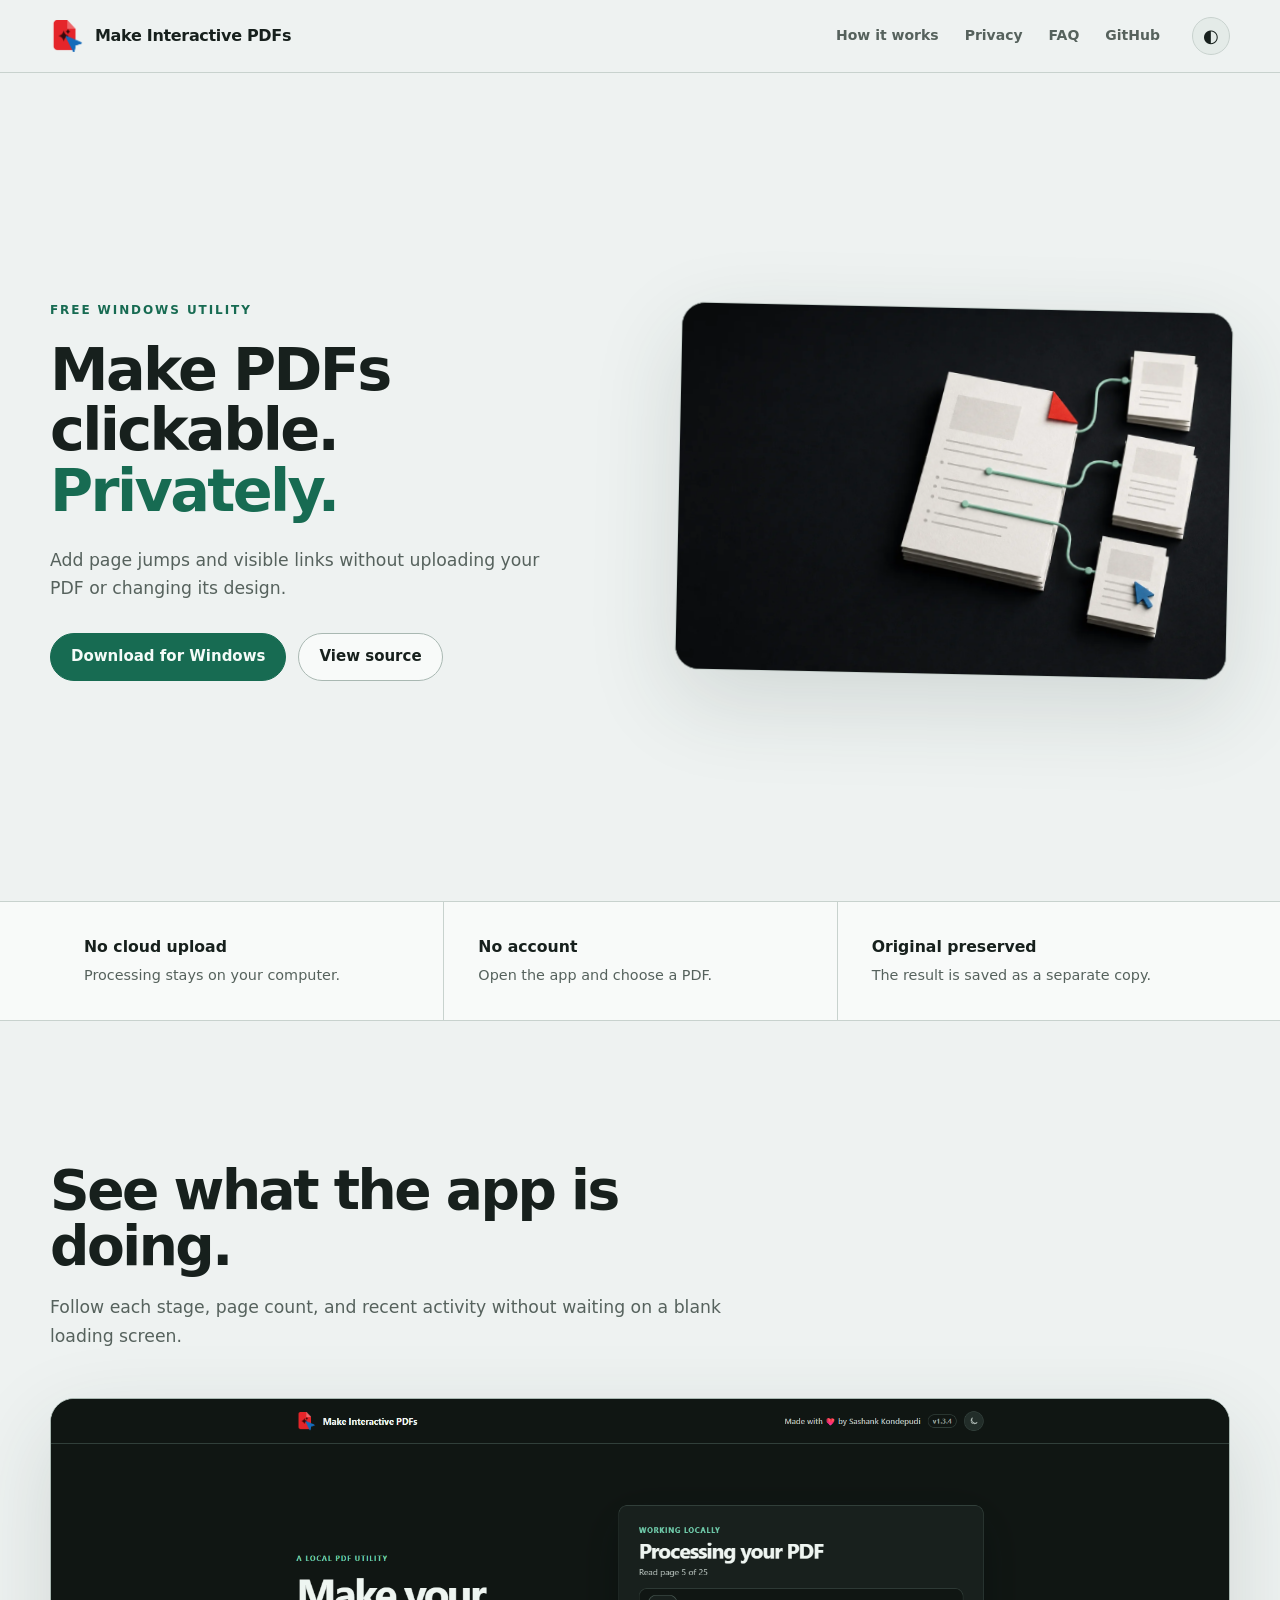
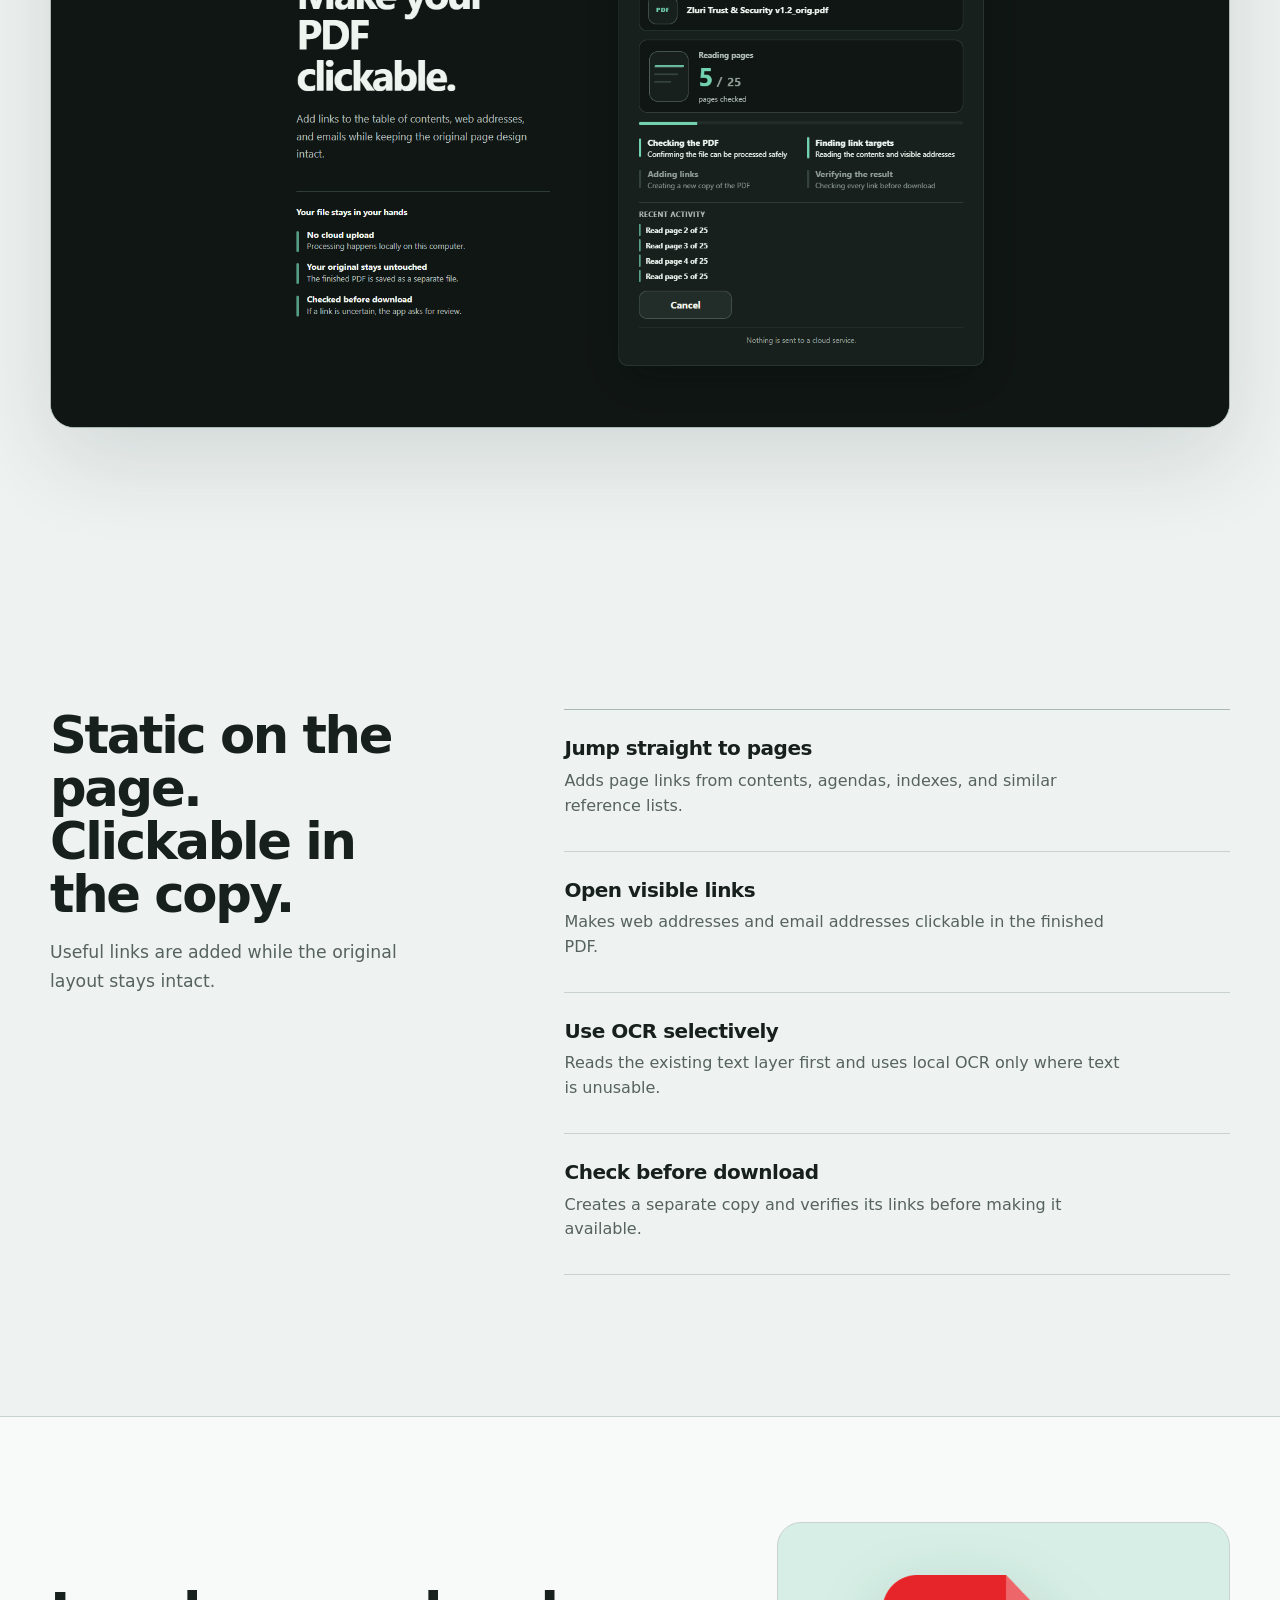
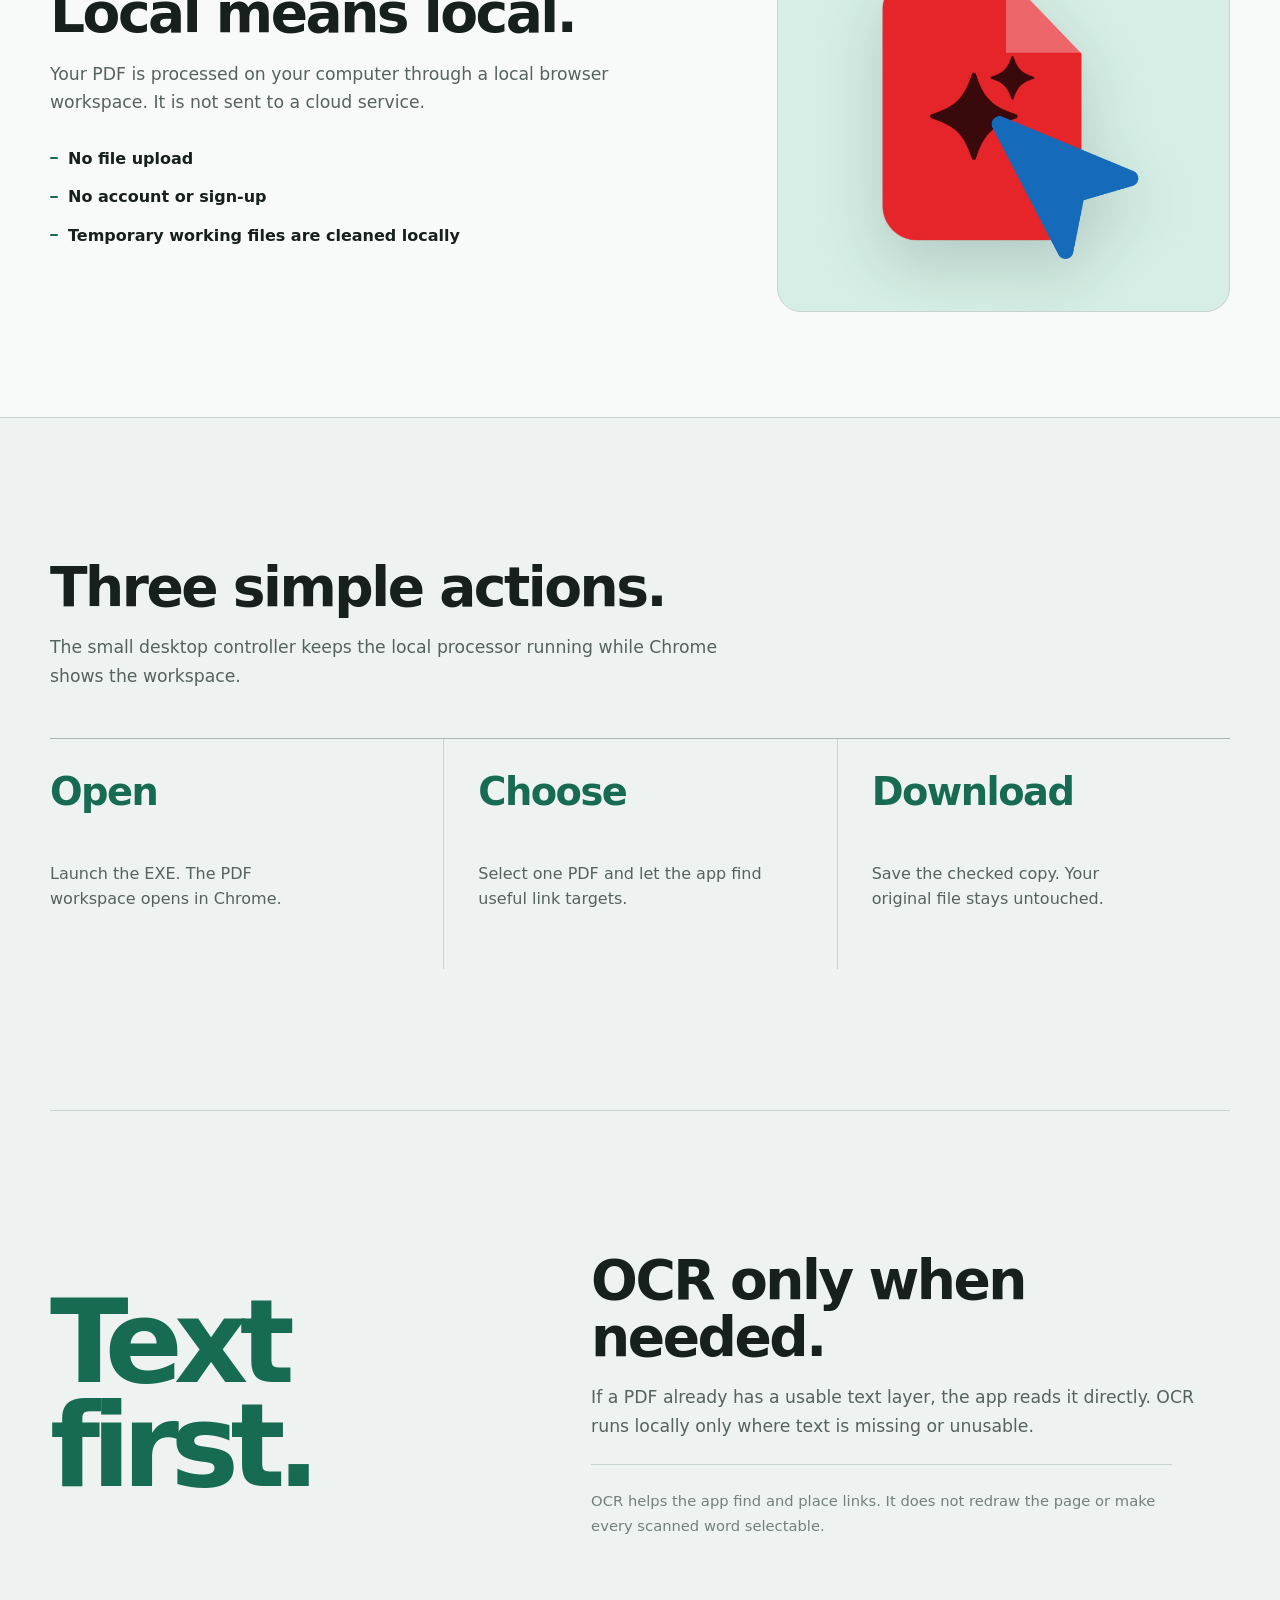
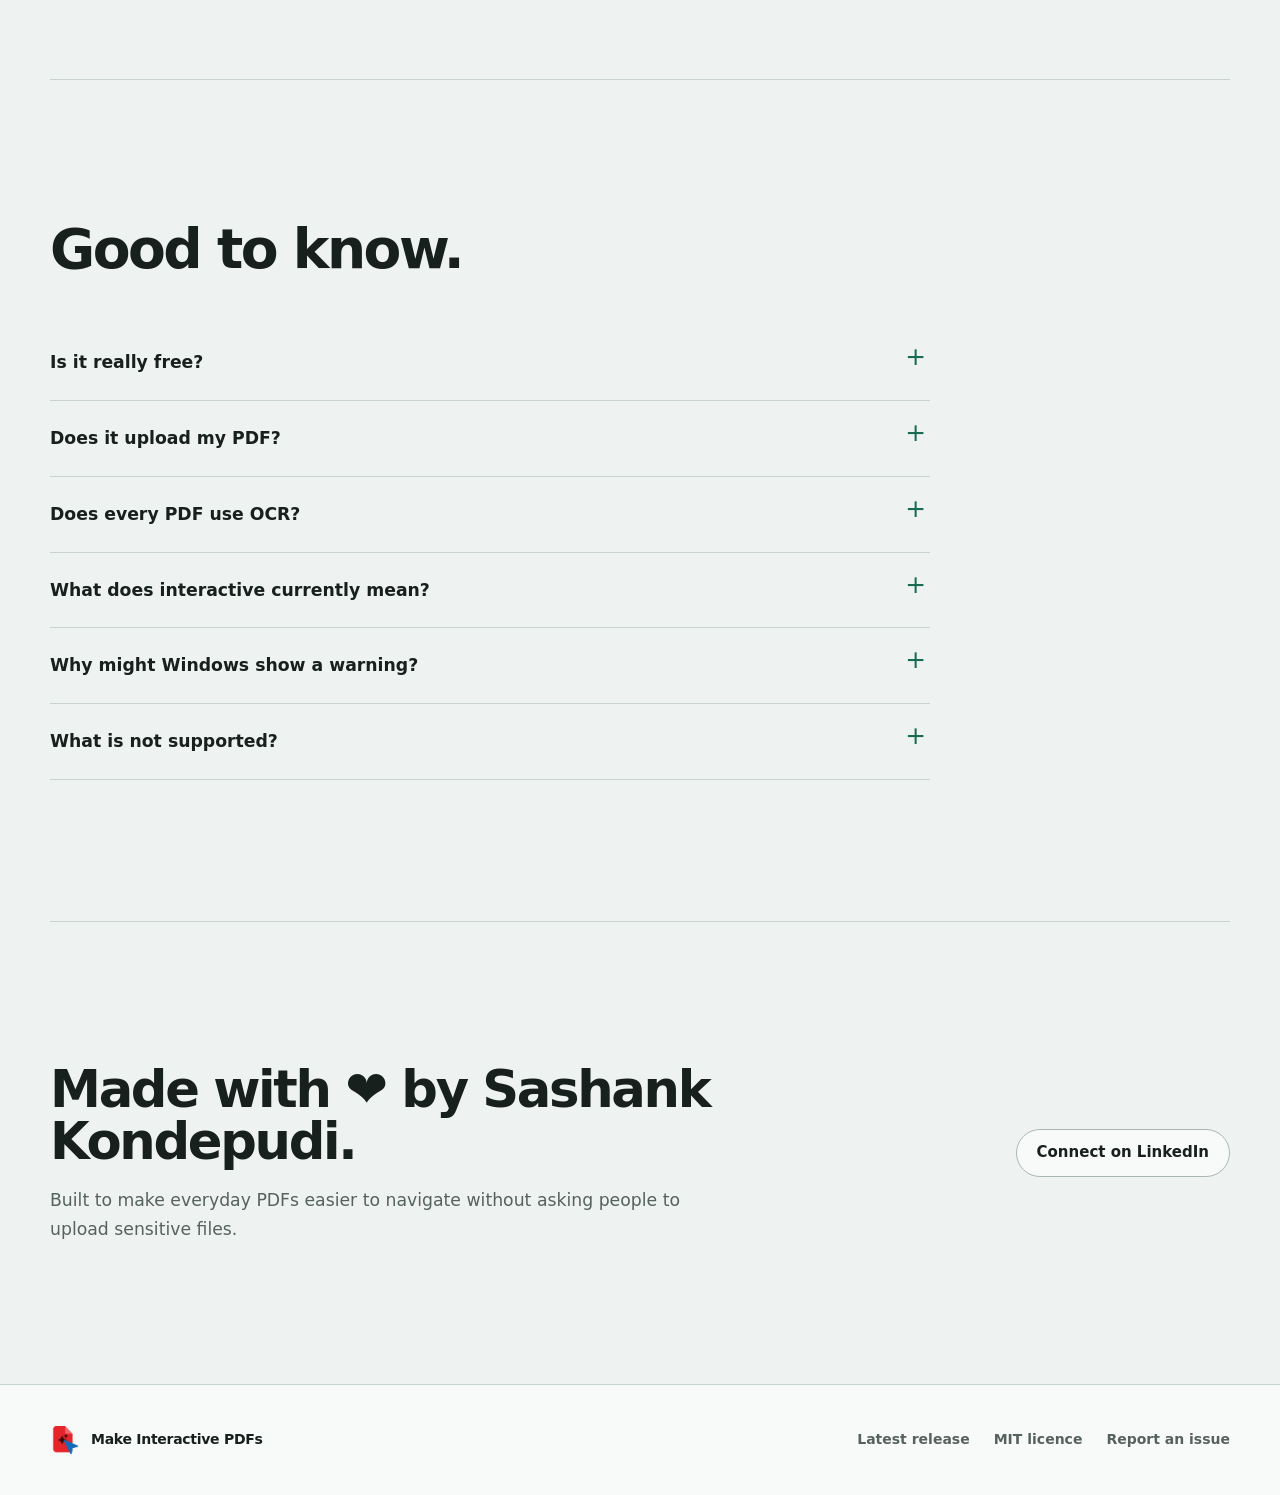
==== docs/index.html @ 2e0e27da "Add public landing page and launch documentation" ====
<!doctype html>
<html lang="en">
<head>
  <meta charset="utf-8">
  <meta name="viewport" content="width=device-width, initial-scale=1">
  <meta name="color-scheme" content="light dark">
  <meta name="theme-color" content="#101613">
  <meta name="description" content="Add page jumps, web links, and email links to PDFs without uploading your files. Free and open source for Windows.">
  <meta property="og:type" content="website">
  <meta property="og:title" content="Make Interactive PDFs">
  <meta property="og:description" content="Make your PDF clickable. Privately. Free and open source for Windows.">
  <meta property="og:url" content="https://sk-zluri.github.io/make-interactive-pdfs/">
  <meta property="og:image" content="https://sk-zluri.github.io/make-interactive-pdfs/assets/social-preview.png">
  <meta property="og:image:type" content="image/png">
  <meta property="og:image:width" content="1200">
  <meta property="og:image:height" content="630">
  <meta property="og:image:alt" content="Make Interactive PDFs, a free local Windows PDF utility">
  <meta name="twitter:card" content="summary_large_image">
  <meta name="twitter:title" content="Make Interactive PDFs">
  <meta name="twitter:description" content="Make your PDF clickable. Privately. Free and open source for Windows.">
  <meta name="twitter:image" content="https://sk-zluri.github.io/make-interactive-pdfs/assets/social-preview.png">
  <title>Make Interactive PDFs | Free local Windows PDF utility</title>
  <link rel="canonical" href="https://sk-zluri.github.io/make-interactive-pdfs/">
  <link rel="icon" type="image/png" href="./assets/app-icon.png">
  <link rel="apple-touch-icon" href="./assets/app-icon-square.png">
  <link rel="manifest" href="./manifest.webmanifest">
  <script>
    (() => {
      try {
        const saved = localStorage.getItem("mip-site-theme");
        if (saved === "light" || saved === "dark") {
          document.documentElement.dataset.theme = saved;
        }
      } catch (_error) {
        // System preference remains the safe default when storage is unavailable.
      }
    })();
  </script>
  <link rel="stylesheet" href="./styles.css">
  <script src="./script.js" defer></script>
  <script type="application/ld+json">
    {
      "@context": "https://schema.org",
      "@type": "SoftwareApplication",
      "name": "Make Interactive PDFs",
      "applicationCategory": "UtilitiesApplication",
      "operatingSystem": "Windows",
      "softwareVersion": "1.3.4",
      "isAccessibleForFree": true,
      "offers": {
        "@type": "Offer",
        "price": "0",
        "priceCurrency": "USD"
      },
      "downloadUrl": "https://github.com/sk-zluri/make-interactive-pdfs/releases/tag/v1.3.4",
      "codeRepository": "https://github.com/sk-zluri/make-interactive-pdfs",
      "license": "https://opensource.org/license/mit"
    }
  </script>
</head>
<body id="top">
  <a class="skip-link" href="#main">Skip to content</a>

  <header class="site-header">
    <div class="header-inner">
      <a class="brand" href="#top" aria-label="Make Interactive PDFs home">
        <img src="./assets/app-icon.png" alt="" width="34" height="34">
        <span>Make Interactive PDFs</span>
      </a>

      <nav class="site-nav" aria-label="Main navigation">
        <a href="#how-it-works">How it works</a>
        <a href="#privacy">Privacy</a>
        <a href="#faq">FAQ</a>
        <a href="https://github.com/sk-zluri/make-interactive-pdfs" target="_blank" rel="noopener noreferrer">GitHub</a>
      </nav>

      <button class="theme-toggle" type="button" aria-label="Switch color theme" title="Switch color theme">
        <span class="theme-symbol" aria-hidden="true">◐</span>
      </button>
    </div>
  </header>

  <main id="main">
    <section class="hero section-shell" aria-labelledby="hero-title">
      <div class="hero-copy">
        <p class="eyebrow">FREE WINDOWS UTILITY</p>
        <h1 id="hero-title">Make PDFs clickable. <span>Privately.</span></h1>
        <p class="hero-summary">Add page jumps and visible links without uploading your PDF or changing its design.</p>
        <div class="hero-actions">
          <a class="button button-primary" href="https://github.com/sk-zluri/make-interactive-pdfs/releases/download/v1.3.4/Make.Interactive.PDFs.v1.3.4.zip">Download for Windows</a>
          <a class="button button-secondary" href="https://github.com/sk-zluri/make-interactive-pdfs" target="_blank" rel="noopener noreferrer">View source</a>
        </div>
      </div>

      <figure class="hero-visual">
        <img src="./assets/linked-pages-visual.webp" alt="Paper pages connected by link paths" width="1536" height="1024" fetchpriority="high">
      </figure>
    </section>

    <section class="proof-strip" aria-label="Key product facts">
      <div class="section-shell proof-grid">
        <div>
          <strong>No cloud upload</strong>
          <span>Processing stays on your computer.</span>
        </div>
        <div>
          <strong>No account</strong>
          <span>Open the app and choose a PDF.</span>
        </div>
        <div>
          <strong>Original preserved</strong>
          <span>The result is saved as a separate copy.</span>
        </div>
      </div>
    </section>

    <section class="product-section section-shell reveal" aria-labelledby="product-title">
      <div class="section-heading">
        <h2 id="product-title">See what the app is doing.</h2>
        <p>Follow each stage, page count, and recent activity without waiting on a blank loading screen.</p>
      </div>
      <figure class="product-frame">
        <img src="./assets/workspace-processing.png" alt="Make Interactive PDFs showing local page-by-page processing progress" width="1920" height="1023" loading="lazy">
      </figure>
    </section>

    <section class="capabilities section-shell reveal" aria-labelledby="capabilities-title">
      <div class="capabilities-intro">
        <h2 id="capabilities-title">Static on the page. Clickable in the copy.</h2>
        <p>Useful links are added while the original layout stays intact.</p>
      </div>
      <div class="capability-list">
        <article>
          <h3>Jump straight to pages</h3>
          <p>Adds page links from contents, agendas, indexes, and similar reference lists.</p>
        </article>
        <article>
          <h3>Open visible links</h3>
          <p>Makes web addresses and email addresses clickable in the finished PDF.</p>
        </article>
        <article>
          <h3>Use OCR selectively</h3>
          <p>Reads the existing text layer first and uses local OCR only where text is unusable.</p>
        </article>
        <article>
          <h3>Check before download</h3>
          <p>Creates a separate copy and verifies its links before making it available.</p>
        </article>
      </div>
    </section>

    <section class="privacy-section" id="privacy" aria-labelledby="privacy-title">
      <div class="section-shell privacy-grid reveal">
        <div class="privacy-copy">
          <h2 id="privacy-title">Local means local.</h2>
          <p>Your PDF is processed on your computer through a local browser workspace. It is not sent to a cloud service.</p>
          <ul>
            <li>No file upload</li>
            <li>No account or sign-up</li>
            <li>Temporary working files are cleaned locally</li>
          </ul>
        </div>
        <div class="privacy-mark" aria-hidden="true">
          <img src="./assets/app-icon.png" alt="" width="420" height="420" loading="lazy">
        </div>
      </div>
    </section>

    <section class="workflow section-shell reveal" id="how-it-works" aria-labelledby="workflow-title">
      <div class="section-heading">
        <h2 id="workflow-title">Three simple actions.</h2>
        <p>The small desktop controller keeps the local processor running while Chrome shows the workspace.</p>
      </div>
      <ol class="workflow-list">
        <li>
          <strong>Open</strong>
          <p>Launch the EXE. The PDF workspace opens in Chrome.</p>
        </li>
        <li>
          <strong>Choose</strong>
          <p>Select one PDF and let the app find useful link targets.</p>
        </li>
        <li>
          <strong>Download</strong>
          <p>Save the checked copy. Your original file stays untouched.</p>
        </li>
      </ol>
    </section>

    <section class="ocr-section section-shell reveal" aria-labelledby="ocr-title">
      <div class="ocr-statement" aria-hidden="true">Text first.</div>
      <div class="ocr-copy">
        <h2 id="ocr-title">OCR only when needed.</h2>
        <p>If a PDF already has a usable text layer, the app reads it directly. OCR runs locally only where text is missing or unusable.</p>
        <p class="note">OCR helps the app find and place links. It does not redraw the page or make every scanned word selectable.</p>
      </div>
    </section>

    <section class="faq section-shell reveal" id="faq" aria-labelledby="faq-title">
      <div class="section-heading">
        <h2 id="faq-title">Good to know.</h2>
      </div>
      <div class="faq-list">
        <details>
          <summary>Is it really free?</summary>
          <p>Yes. The app is free to use, open source, and licensed under MIT.</p>
        </details>
        <details>
          <summary>Does it upload my PDF?</summary>
          <p>No. Processing happens on your computer through a local browser workspace.</p>
        </details>
        <details>
          <summary>Does every PDF use OCR?</summary>
          <p>No. OCR runs only when the existing text layer is missing or unusable.</p>
        </details>
        <details>
          <summary>What does interactive currently mean?</summary>
          <p>Page jumps from contents-style lists, plus clickable web and email addresses.</p>
        </details>
        <details>
          <summary>Why might Windows show a warning?</summary>
          <p>The app is not code-signed yet, so Windows may show SmartScreen. Only open a copy downloaded from this official GitHub repository.</p>
        </details>
        <details>
          <summary>What is not supported?</summary>
          <p>Forms, audio, video, password-protected PDFs, and digitally signed PDFs are not currently supported.</p>
        </details>
      </div>
    </section>

    <section class="creator-section section-shell reveal" aria-labelledby="creator-title">
      <div>
        <h2 id="creator-title">Made with <span aria-hidden="true">❤️</span> by Sashank Kondepudi.</h2>
        <p>Built to make everyday PDFs easier to navigate without asking people to upload sensitive files.</p>
      </div>
      <a class="button button-secondary" href="https://www.linkedin.com/in/techhfreakk" target="_blank" rel="noopener noreferrer">Connect on LinkedIn</a>
    </section>
  </main>

  <footer class="site-footer">
    <div class="section-shell footer-inner">
      <a class="brand footer-brand" href="#top">
        <img src="./assets/app-icon.png" alt="" width="30" height="30">
        <span>Make Interactive PDFs</span>
      </a>
      <div class="footer-links">
        <a href="https://github.com/sk-zluri/make-interactive-pdfs/releases/latest">Latest release</a>
        <a href="https://github.com/sk-zluri/make-interactive-pdfs/blob/main/LICENSE">MIT licence</a>
        <a href="https://github.com/sk-zluri/make-interactive-pdfs/issues">Report an issue</a>
      </div>
    </div>
  </footer>
</body>
</html>
---- docs/styles.css ----
:root {
  color-scheme: light dark;
  --page: #eef2f1;
  --surface: #f8faf9;
  --surface-soft: #e4ebe8;
  --surface-strong: #d8e2de;
  --text: #17201d;
  --muted: #56625d;
  --faint: #74807a;
  --border: #c8d2ce;
  --border-strong: #a9b8b2;
  --accent: #176b52;
  --accent-strong: #105640;
  --accent-soft: #d6eee5;
  --accent-text: #f4fbf8;
  --focus: #1f7c60;
  --shadow: 0 30px 90px rgba(32, 57, 48, 0.14);
  --shadow-soft: 0 18px 50px rgba(32, 57, 48, 0.09);
  --header: rgba(238, 242, 241, 0.88);
  --radius-panel: 24px;
  --radius-control: 999px;
  --ease: cubic-bezier(0.16, 1, 0.3, 1);
  font-family: Aptos, "Segoe UI Variable", "Segoe UI", system-ui, sans-serif;
  font-synthesis: none;
}

:root[data-theme="light"] {
  color-scheme: light;
}

@media (prefers-color-scheme: dark) {
  :root:not([data-theme]) {
    --page: #0f1613;
    --surface: #17201c;
    --surface-soft: #202b27;
    --surface-strong: #293731;
    --text: #eef5f1;
    --muted: #b4c0ba;
    --faint: #8c9a94;
    --border: #33423c;
    --border-strong: #50615b;
    --accent: #72d1af;
    --accent-strong: #94dfc4;
    --accent-soft: #1c3a30;
    --accent-text: #102019;
    --focus: #89dcc0;
    --shadow: 0 34px 100px rgba(4, 10, 8, 0.38);
    --shadow-soft: 0 20px 60px rgba(4, 10, 8, 0.28);
    --header: rgba(15, 22, 19, 0.88);
  }
}

:root[data-theme="dark"] {
  color-scheme: dark;
  --page: #0f1613;
  --surface: #17201c;
  --surface-soft: #202b27;
  --surface-strong: #293731;
  --text: #eef5f1;
  --muted: #b4c0ba;
  --faint: #8c9a94;
  --border: #33423c;
  --border-strong: #50615b;
  --accent: #72d1af;
  --accent-strong: #94dfc4;
  --accent-soft: #1c3a30;
  --accent-text: #102019;
  --focus: #89dcc0;
  --shadow: 0 34px 100px rgba(4, 10, 8, 0.38);
  --shadow-soft: 0 20px 60px rgba(4, 10, 8, 0.28);
  --header: rgba(15, 22, 19, 0.88);
}

* {
  box-sizing: border-box;
}

html {
  min-width: 320px;
  scroll-behavior: smooth;
}

body {
  min-width: 320px;
  min-height: 100dvh;
  margin: 0;
  overflow-x: hidden;
  background: var(--page);
  color: var(--text);
  font-size: 16px;
  line-height: 1.55;
  text-rendering: optimizeLegibility;
  -webkit-font-smoothing: antialiased;
  transition: background-color 240ms var(--ease), color 240ms var(--ease);
}

img {
  display: block;
  max-width: 100%;
}

a {
  color: inherit;
}

button,
a {
  -webkit-tap-highlight-color: transparent;
}

:focus-visible {
  outline: 3px solid var(--focus);
  outline-offset: 4px;
}

.skip-link {
  position: fixed;
  top: 12px;
  left: 12px;
  z-index: 20;
  padding: 10px 14px;
  border-radius: var(--radius-control);
  background: var(--text);
  color: var(--page);
  text-decoration: none;
  transform: translateY(-160%);
  transition: transform 180ms var(--ease);
}

.skip-link:focus {
  transform: translateY(0);
}

.section-shell {
  width: min(1180px, calc(100% - 48px));
  margin-inline: auto;
}

.site-header {
  position: sticky;
  top: 0;
  z-index: 10;
  border-bottom: 1px solid var(--border);
  background: var(--header);
  backdrop-filter: blur(18px) saturate(140%);
  -webkit-backdrop-filter: blur(18px) saturate(140%);
}

.header-inner {
  width: min(1180px, calc(100% - 48px));
  min-height: 72px;
  margin-inline: auto;
  display: flex;
  align-items: center;
  gap: 32px;
}

.brand {
  display: inline-flex;
  align-items: center;
  gap: 11px;
  color: var(--text);
  font-weight: 760;
  letter-spacing: -0.02em;
  text-decoration: none;
  white-space: nowrap;
}

.brand img {
  flex: 0 0 auto;
  object-fit: contain;
}

.site-nav {
  margin-left: auto;
  display: flex;
  align-items: center;
  gap: 26px;
  white-space: nowrap;
}

.site-nav a,
.footer-links a {
  color: var(--muted);
  font-size: 14px;
  font-weight: 650;
  text-decoration: none;
  transition: color 180ms var(--ease);
}

.site-nav a:hover,
.footer-links a:hover {
  color: var(--text);
}

.theme-toggle {
  width: 38px;
  height: 38px;
  margin: 0;
  display: grid;
  place-items: center;
  flex: 0 0 auto;
  border: 1px solid var(--border);
  border-radius: var(--radius-control);
  background: var(--surface-soft);
  color: var(--text);
  cursor: pointer;
  transition: transform 180ms var(--ease), border-color 180ms var(--ease), background-color 180ms var(--ease);
}

.theme-toggle:hover {
  border-color: var(--border-strong);
  background: var(--surface-strong);
  transform: translateY(-1px);
}

.theme-toggle:active {
  transform: scale(0.98);
}

.theme-symbol {
  font-size: 18px;
  line-height: 1;
}

.hero {
  min-height: calc(100dvh - 72px);
  padding-block: 56px 48px;
  display: grid;
  grid-template-columns: 1fr 1fr;
  align-items: center;
  gap: clamp(40px, 6vw, 84px);
}

.hero-copy {
  max-width: 530px;
}

.eyebrow {
  margin: 0 0 20px;
  color: var(--accent);
  font-size: 12px;
  font-weight: 800;
  letter-spacing: 0.16em;
}

h1,
h2,
h3,
p {
  overflow-wrap: break-word;
}

h1,
h2,
h3 {
  margin-top: 0;
  color: var(--text);
  line-height: 1.03;
  letter-spacing: -0.045em;
}

h1 {
  max-width: 580px;
  margin-bottom: 24px;
  font-size: clamp(3.35rem, 4.6vw, 4rem);
  font-weight: 780;
}

h1 span {
  display: block;
  color: var(--accent);
}

h2 {
  margin-bottom: 18px;
  font-size: clamp(2.35rem, 4.3vw, 3.85rem);
  font-weight: 760;
}

h3 {
  margin-bottom: 10px;
  font-size: 1.25rem;
  font-weight: 740;
  letter-spacing: -0.025em;
}

.hero-summary,
.section-heading p,
.capabilities-intro p,
.privacy-copy > p,
.ocr-copy > p,
.creator-section p {
  max-width: 62ch;
  margin: 0;
  color: var(--muted);
  font-size: 1.08rem;
  line-height: 1.65;
}

.hero-summary {
  max-width: 48ch;
}

.hero-actions {
  margin-top: 30px;
  display: flex;
  align-items: center;
  gap: 12px;
  flex-wrap: wrap;
}

.button {
  min-height: 48px;
  padding: 0 20px;
  display: inline-flex;
  align-items: center;
  justify-content: center;
  border: 1px solid transparent;
  border-radius: var(--radius-control);
  font-size: 15px;
  font-weight: 760;
  line-height: 1;
  text-align: center;
  text-decoration: none;
  white-space: nowrap;
  transition: transform 180ms var(--ease), border-color 180ms var(--ease), background-color 180ms var(--ease), color 180ms var(--ease);
}

.button:hover {
  transform: translateY(-2px);
}

.button:active {
  transform: scale(0.98);
}

.button-primary {
  border-color: var(--accent);
  background: var(--accent);
  color: var(--accent-text);
}

.button-primary:hover {
  border-color: var(--accent-strong);
  background: var(--accent-strong);
}

.button-secondary {
  border-color: var(--border-strong);
  background: var(--surface);
  color: var(--text);
}

.button-secondary:hover {
  border-color: var(--accent);
  background: var(--surface-soft);
}

.hero-visual {
  margin: 0;
  overflow: hidden;
  border: 1px solid var(--border);
  border-radius: var(--radius-panel);
  background: #101613;
  box-shadow: var(--shadow);
  transform: rotate(1.2deg);
}

.hero-visual img {
  width: 100%;
  height: auto;
  aspect-ratio: 3 / 2;
  object-fit: cover;
}

.proof-strip {
  border-block: 1px solid var(--border);
  background: var(--surface);
}

.proof-grid {
  display: grid;
  grid-template-columns: repeat(3, 1fr);
}

.proof-grid > div {
  min-height: 118px;
  padding: 26px 34px;
  display: flex;
  flex-direction: column;
  justify-content: center;
  gap: 5px;
}

.proof-grid > div + div {
  border-left: 1px solid var(--border);
}

.proof-grid strong {
  color: var(--text);
  font-size: 0.98rem;
}

.proof-grid span {
  color: var(--muted);
  font-size: 0.9rem;
}

.product-section,
.capabilities,
.workflow,
.ocr-section,
.faq,
.creator-section {
  padding-block: clamp(88px, 11vw, 148px);
}

.section-heading {
  max-width: 700px;
  margin-bottom: 48px;
}

.product-frame {
  margin: 0;
  overflow: hidden;
  border: 1px solid var(--border-strong);
  border-radius: var(--radius-panel);
  background: #0f1613;
  box-shadow: var(--shadow);
}

.product-frame img {
  width: 100%;
  height: auto;
}

.capabilities {
  display: grid;
  grid-template-columns: minmax(260px, 0.75fr) minmax(0, 1.25fr);
  gap: clamp(56px, 9vw, 132px);
  align-items: start;
}

.capabilities-intro {
  position: sticky;
  top: 112px;
}

.capabilities-intro h2 {
  font-size: clamp(2.35rem, 4vw, 3.45rem);
}

.capability-list {
  border-top: 1px solid var(--border-strong);
}

.capability-list article {
  padding-block: 28px 32px;
  border-bottom: 1px solid var(--border);
}

.capability-list p {
  max-width: 56ch;
  margin: 0;
  color: var(--muted);
}

.privacy-section {
  background: var(--surface);
  border-block: 1px solid var(--border);
}

.privacy-grid {
  min-height: 600px;
  padding-block: 86px;
  display: grid;
  grid-template-columns: minmax(0, 1.15fr) minmax(260px, 0.85fr);
  align-items: center;
  gap: clamp(48px, 9vw, 128px);
}

.privacy-copy ul {
  margin: 30px 0 0;
  padding: 0;
  display: grid;
  gap: 14px;
  list-style: none;
}

.privacy-copy li {
  padding-left: 18px;
  position: relative;
  color: var(--text);
  font-weight: 680;
}

.privacy-copy li::before {
  content: "";
  position: absolute;
  top: 0.64em;
  left: 0;
  width: 8px;
  height: 2px;
  border-radius: var(--radius-control);
  background: var(--accent);
}

.privacy-mark {
  min-height: 390px;
  display: grid;
  place-items: center;
  overflow: hidden;
  border: 1px solid var(--border);
  border-radius: var(--radius-panel);
  background: var(--accent-soft);
}

.privacy-mark img {
  width: min(74%, 310px);
  height: auto;
  filter: drop-shadow(0 24px 32px rgba(19, 47, 38, 0.18));
}

.workflow-list {
  margin: 0;
  padding: 0;
  display: grid;
  grid-template-columns: repeat(3, 1fr);
  gap: 0;
  list-style: none;
  border-top: 1px solid var(--border-strong);
}

.workflow-list li {
  min-height: 230px;
  padding: 34px 34px 30px 0;
}

.workflow-list li + li {
  padding-left: 34px;
  border-left: 1px solid var(--border);
}

.workflow-list strong {
  display: block;
  margin-bottom: 50px;
  color: var(--accent);
  font-size: clamp(1.8rem, 3vw, 2.7rem);
  line-height: 1;
  letter-spacing: -0.04em;
}

.workflow-list p {
  max-width: 28ch;
  margin: 0;
  color: var(--muted);
}

.ocr-section {
  display: grid;
  grid-template-columns: minmax(280px, 0.8fr) minmax(0, 1.2fr);
  align-items: center;
  gap: clamp(48px, 9vw, 132px);
  border-top: 1px solid var(--border);
}

.ocr-statement {
  color: var(--accent);
  font-size: clamp(4rem, 9vw, 8.5rem);
  font-weight: 800;
  line-height: 0.9;
  letter-spacing: -0.075em;
}

.ocr-copy .note {
  margin-top: 24px;
  padding-top: 24px;
  border-top: 1px solid var(--border);
  color: var(--faint);
  font-size: 0.92rem;
}

.faq {
  border-top: 1px solid var(--border);
}

.faq-list {
  max-width: 880px;
}

.faq-list details {
  border-bottom: 1px solid var(--border);
}

.faq-list summary {
  padding: 24px 46px 24px 0;
  position: relative;
  color: var(--text);
  font-size: 1.08rem;
  font-weight: 720;
  cursor: pointer;
  list-style: none;
}

.faq-list summary::-webkit-details-marker {
  display: none;
}

.faq-list summary::after {
  content: "+";
  position: absolute;
  top: 20px;
  right: 4px;
  color: var(--accent);
  font-size: 1.55rem;
  font-weight: 500;
  line-height: 1;
  transition: transform 180ms var(--ease);
}

.faq-list details[open] summary::after {
  transform: rotate(45deg);
}

.faq-list details p {
  max-width: 66ch;
  margin: -4px 0 24px;
  color: var(--muted);
}

.creator-section {
  display: flex;
  align-items: center;
  justify-content: space-between;
  gap: 44px;
  border-top: 1px solid var(--border);
}

.creator-section h2 {
  max-width: 760px;
  margin-bottom: 18px;
  font-size: clamp(2.15rem, 4vw, 3.4rem);
}

.site-footer {
  border-top: 1px solid var(--border);
  background: var(--surface);
}

.footer-inner {
  min-height: 110px;
  display: flex;
  align-items: center;
  justify-content: space-between;
  gap: 32px;
}

.footer-brand {
  font-size: 14px;
}

.footer-links {
  display: flex;
  align-items: center;
  gap: 24px;
  white-space: nowrap;
}

.reveal {
  opacity: 1;
  transform: none;
}

@media (prefers-reduced-motion: no-preference) {
  .hero-copy {
    animation: hero-in 720ms var(--ease) both;
  }

  .hero-visual {
    animation: visual-in 820ms 80ms var(--ease) both;
  }

  .reveal {
    opacity: 0;
    transform: translateY(28px);
    transition: opacity 620ms var(--ease), transform 620ms var(--ease);
  }

  .reveal.is-visible {
    opacity: 1;
    transform: translateY(0);
  }

  @keyframes hero-in {
    from {
      opacity: 0;
      transform: translateY(20px);
    }
    to {
      opacity: 1;
      transform: translateY(0);
    }
  }

  @keyframes visual-in {
    from {
      opacity: 0;
      transform: translateY(26px) rotate(0deg) scale(0.985);
    }
    to {
      opacity: 1;
      transform: translateY(0) rotate(1.2deg) scale(1);
    }
  }
}

@media (prefers-reduced-motion: reduce) {
  html {
    scroll-behavior: auto;
  }

  *,
  *::before,
  *::after {
    animation-duration: 0.001ms !important;
    animation-iteration-count: 1 !important;
    scroll-behavior: auto !important;
    transition-duration: 0.001ms !important;
  }
}

@media (prefers-reduced-transparency: reduce) {
  .site-header {
    background: var(--page);
    backdrop-filter: none;
    -webkit-backdrop-filter: none;
  }
}

@media (max-width: 900px) {
  .site-nav {
    gap: 18px;
  }

  .site-nav a {
    font-size: 13px;
  }

  .hero {
    min-height: auto;
    padding-block: 64px 70px;
    grid-template-columns: 1fr;
  }

  .hero-copy {
    max-width: 680px;
  }

  .hero-visual {
    width: min(100%, 760px);
    transform: rotate(0.6deg);
  }

  .capabilities {
    grid-template-columns: 1fr;
    gap: 50px;
  }

  .capabilities-intro {
    position: static;
    max-width: 720px;
  }

  .privacy-grid {
    grid-template-columns: 1fr;
  }

  .privacy-mark {
    min-height: 330px;
  }

  .ocr-section {
    grid-template-columns: 1fr;
  }

  .ocr-statement {
    font-size: clamp(4rem, 17vw, 7rem);
  }
}

@media (max-width: 720px) {
  .section-shell,
  .header-inner {
    width: min(100% - 32px, 1180px);
  }

  .header-inner {
    min-height: 64px;
  }

  .site-nav {
    display: none;
  }

  .theme-toggle {
    margin-left: auto;
  }

  .hero {
    padding-block: 46px 58px;
    gap: 42px;
  }

  h1 {
    font-size: clamp(3rem, 14vw, 4rem);
  }

  h2 {
    font-size: clamp(2.2rem, 11vw, 3rem);
  }

  .hero-actions {
    align-items: stretch;
    flex-direction: column;
  }

  .button {
    width: 100%;
  }

  .proof-grid {
    grid-template-columns: 1fr;
  }

  .proof-grid > div {
    min-height: 96px;
    padding: 22px 0;
  }

  .proof-grid > div + div {
    border-top: 1px solid var(--border);
    border-left: 0;
  }

  .product-section,
  .capabilities,
  .workflow,
  .ocr-section,
  .faq,
  .creator-section {
    padding-block: 76px;
  }

  .section-heading {
    margin-bottom: 34px;
  }

  .product-frame,
  .hero-visual {
    border-radius: 18px;
  }

  .privacy-grid {
    min-height: auto;
    padding-block: 72px;
  }

  .privacy-mark {
    min-height: 280px;
  }

  .workflow-list {
    grid-template-columns: 1fr;
  }

  .workflow-list li,
  .workflow-list li + li {
    min-height: auto;
    padding: 28px 0;
    border-left: 0;
  }

  .workflow-list li + li {
    border-top: 1px solid var(--border);
  }

  .workflow-list strong {
    margin-bottom: 18px;
  }

  .creator-section {
    align-items: stretch;
    flex-direction: column;
  }

  .footer-inner {
    padding-block: 28px;
    align-items: flex-start;
    flex-direction: column;
  }

  .footer-links {
    align-items: flex-start;
    flex-direction: column;
    gap: 12px;
    white-space: normal;
  }
}

@media (max-width: 420px) {
  .brand {
    font-size: 14px;
  }

  .brand img {
    width: 30px;
    height: 30px;
  }

  h1 {
    font-size: clamp(2.65rem, 13.8vw, 3.35rem);
  }
}
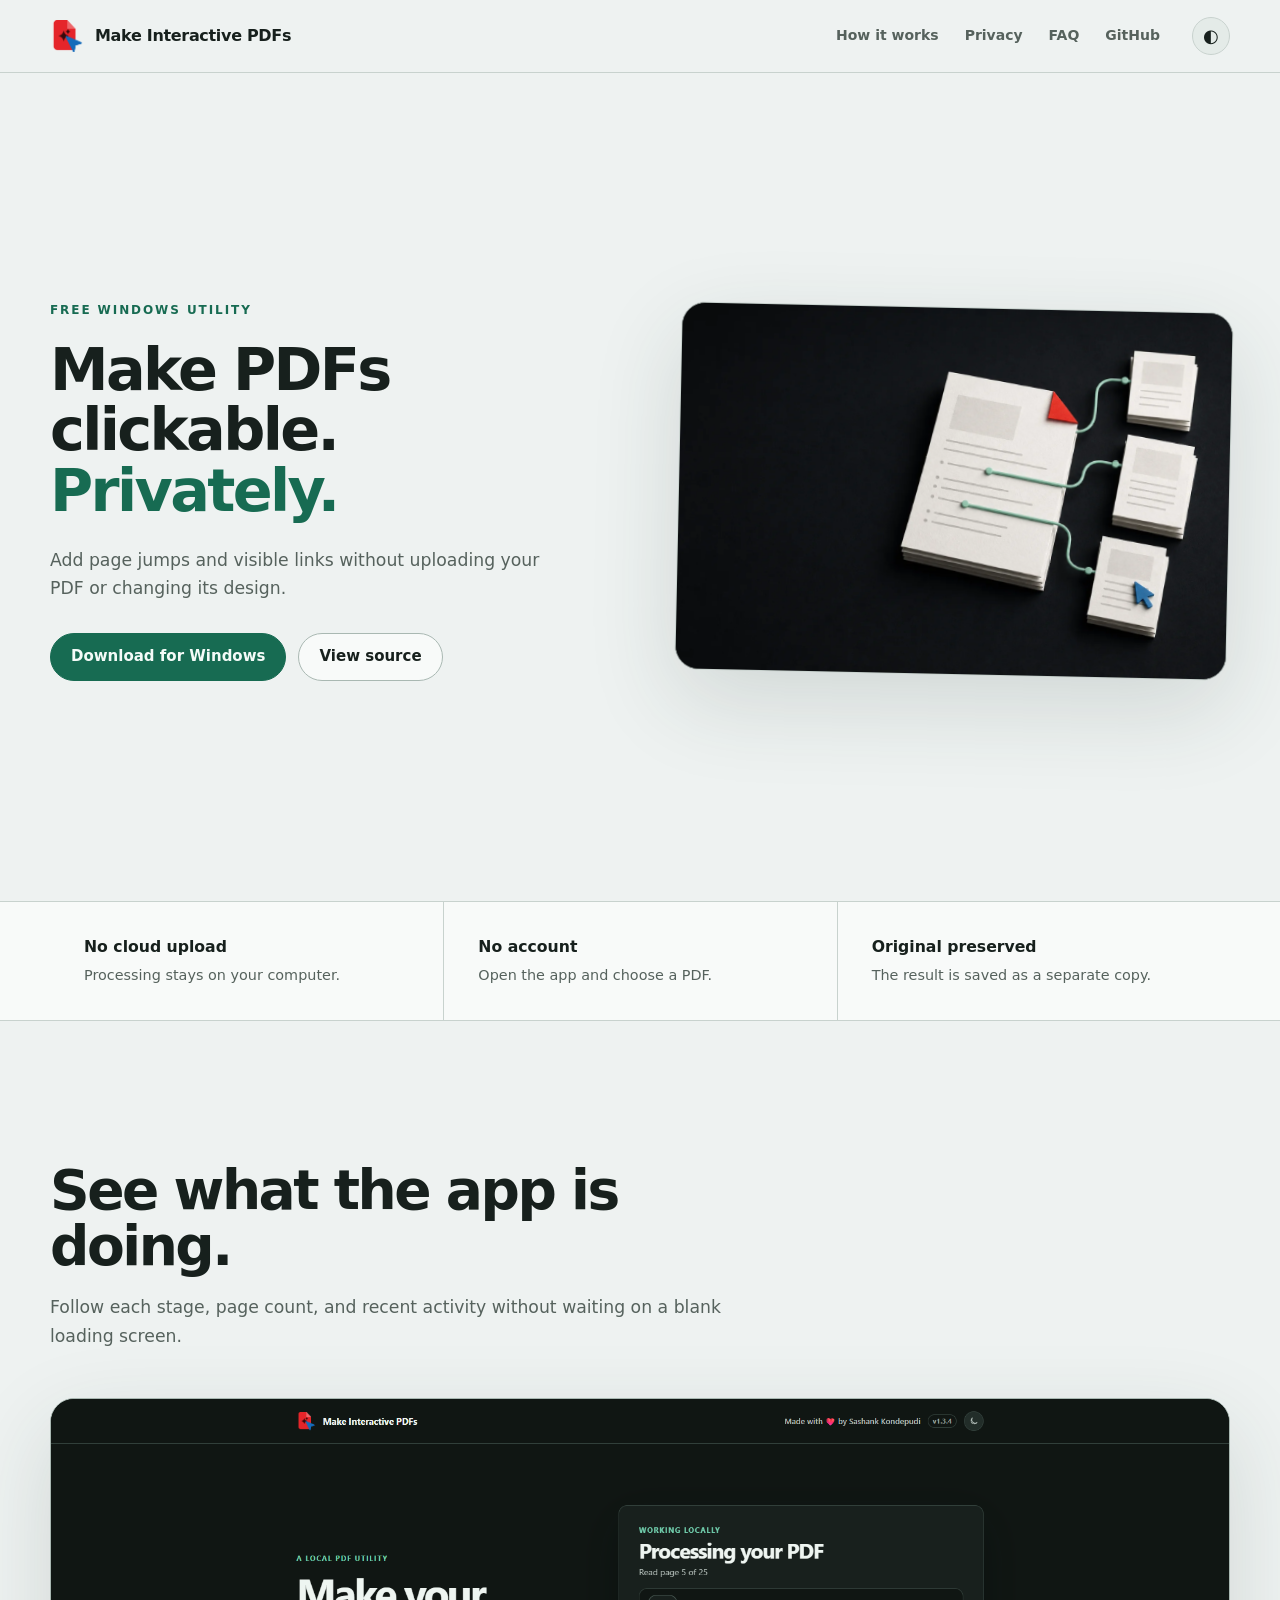
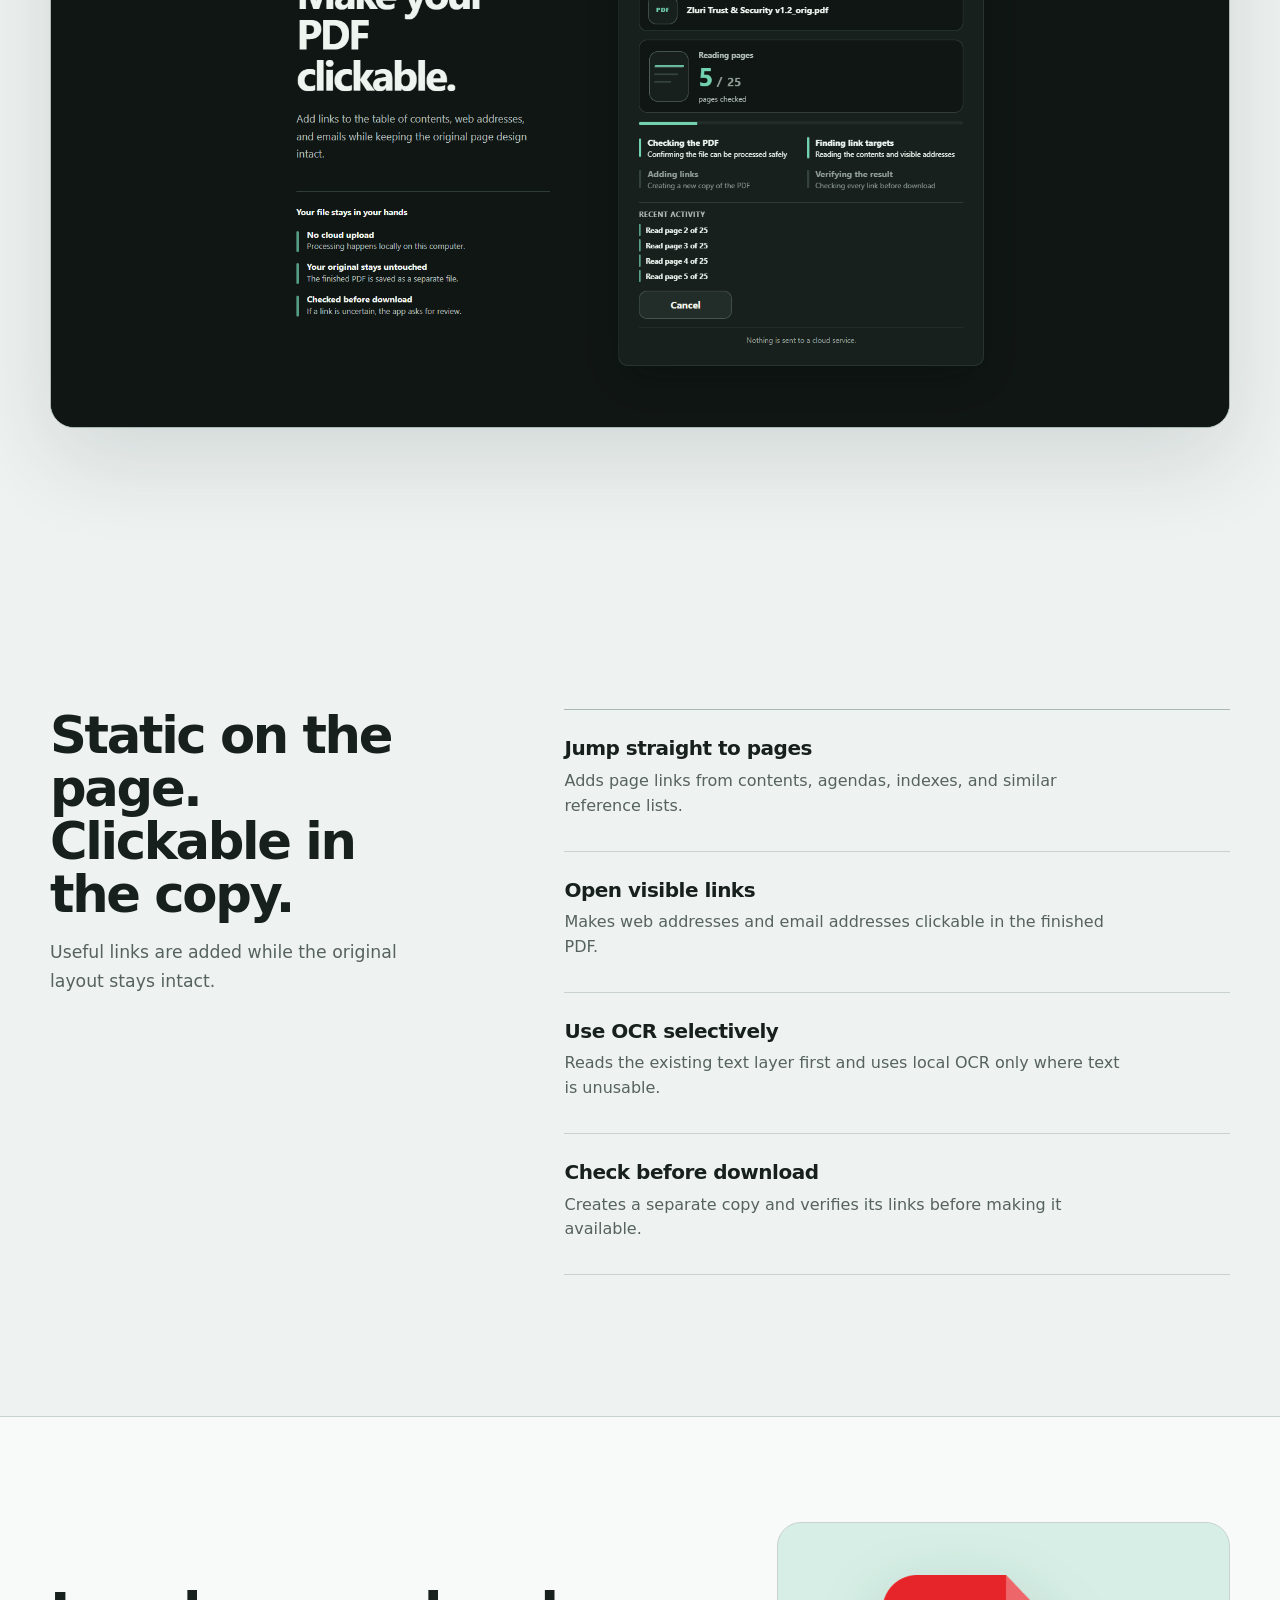
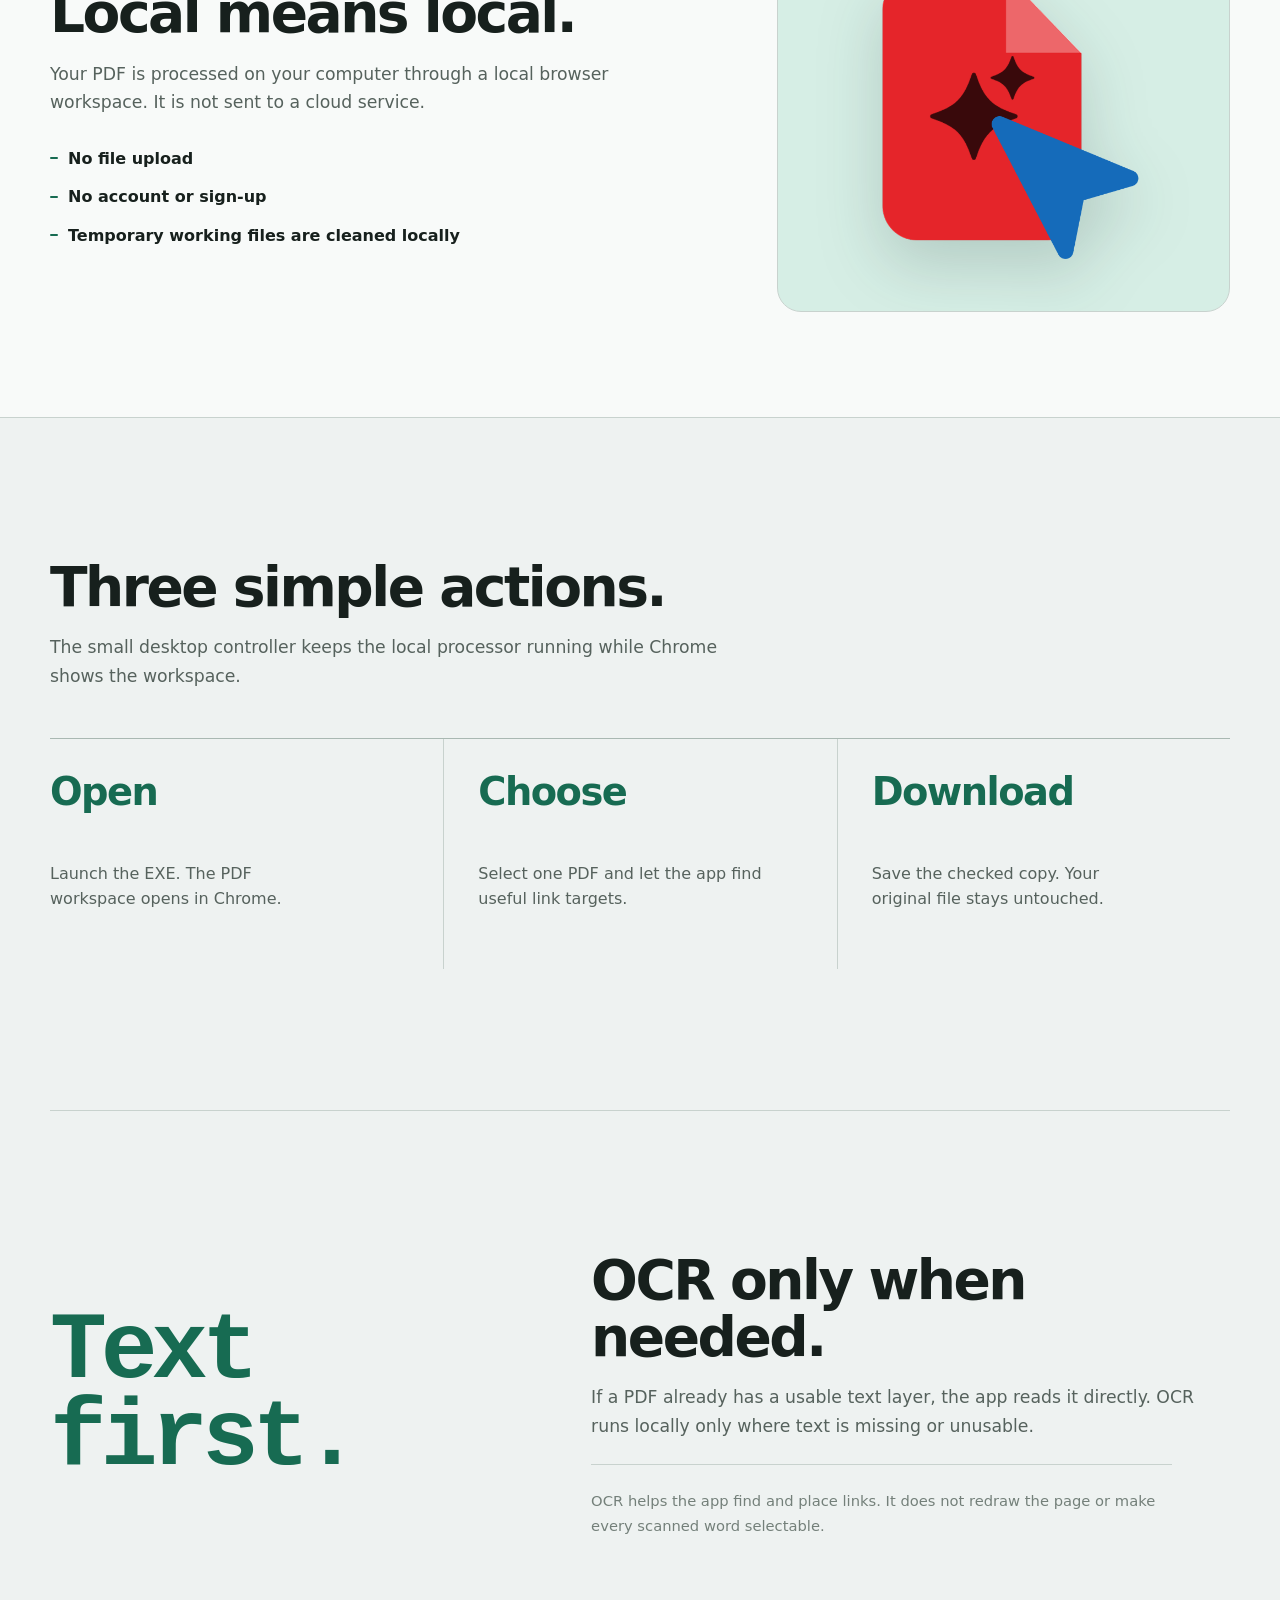
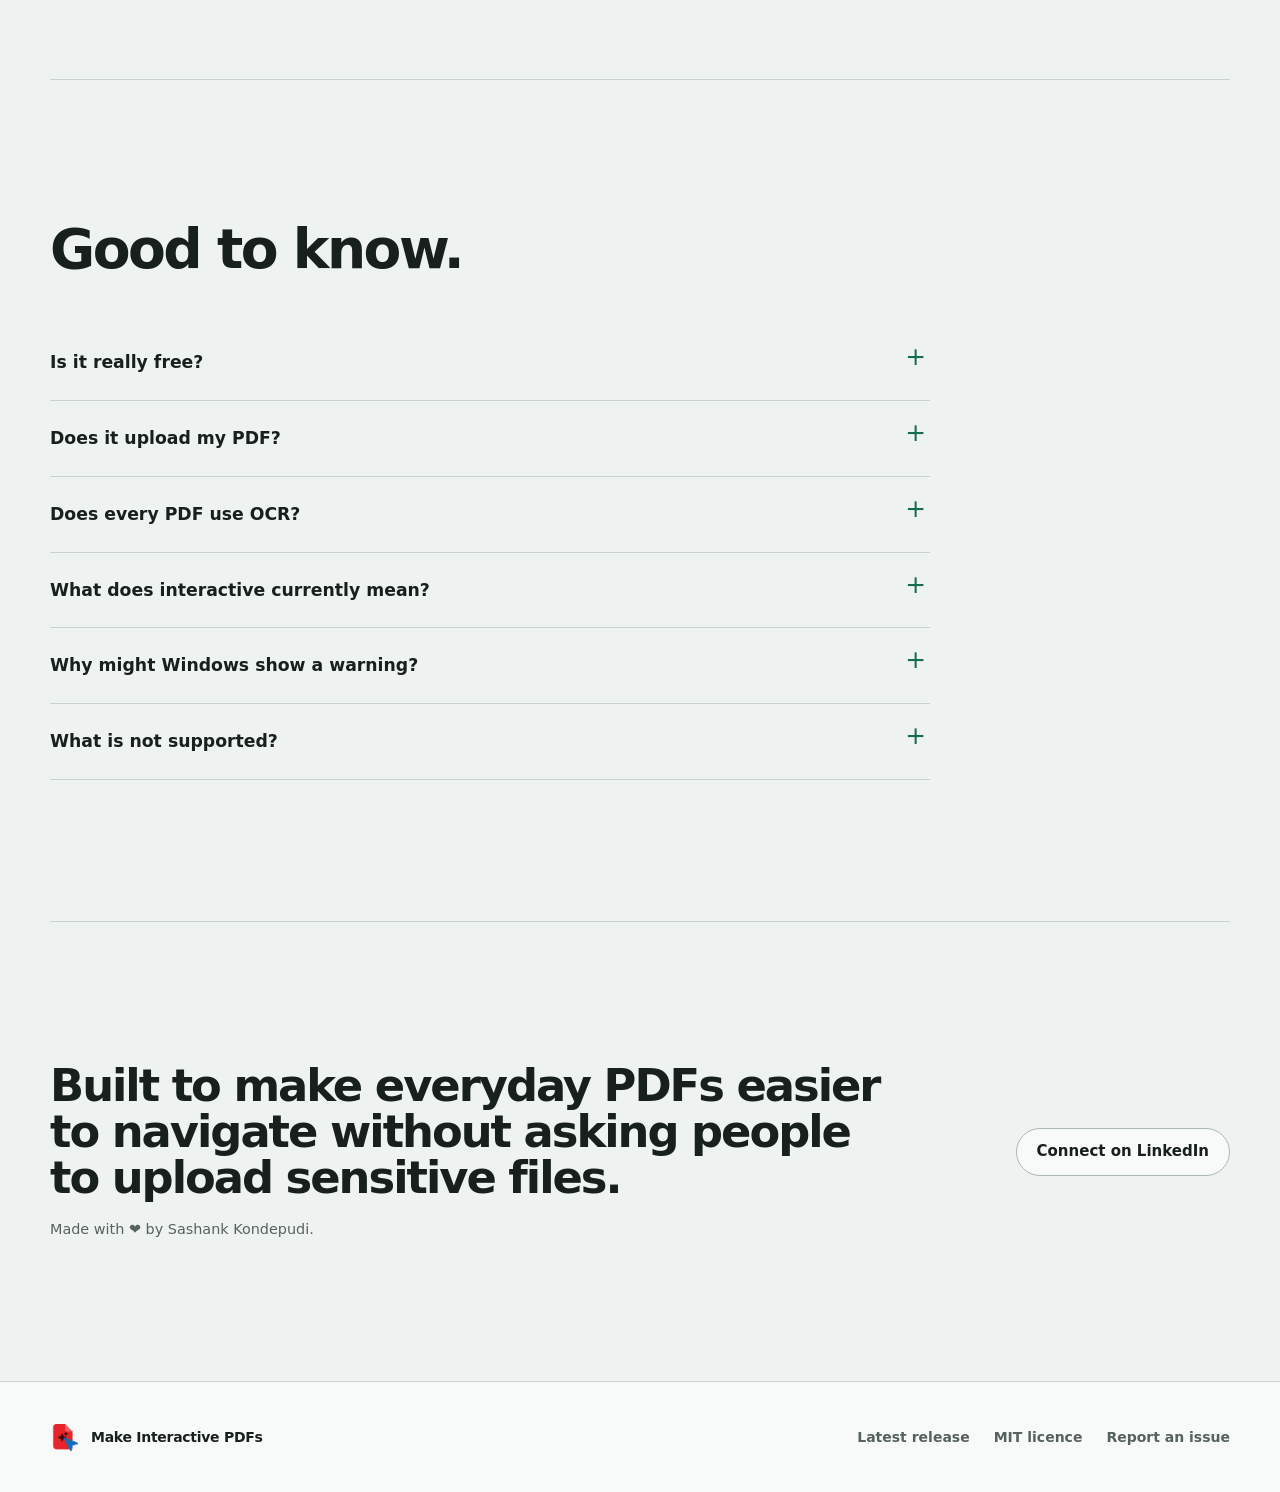
==== commit d9523374: "Refine landing page type hierarchy" ====
--- a/docs/index.html
+++ b/docs/index.html
@@ -231,8 +231,8 @@
 
     <section class="creator-section section-shell reveal" aria-labelledby="creator-title">
       <div>
-        <h2 id="creator-title">Made with <span aria-hidden="true">❤️</span> by Sashank Kondepudi.</h2>
-        <p>Built to make everyday PDFs easier to navigate without asking people to upload sensitive files.</p>
+        <h2 id="creator-title">Built to make everyday PDFs easier to navigate without asking people to upload sensitive files.</h2>
+        <p class="creator-signoff">Made with <span aria-hidden="true">❤️</span> by Sashank Kondepudi.</p>
       </div>
       <a class="button button-secondary" href="https://www.linkedin.com/in/techhfreakk" target="_blank" rel="noopener noreferrer">Connect on LinkedIn</a>
     </section>
--- a/docs/styles.css
+++ b/docs/styles.css
@@ -567,10 +567,12 @@
 
 .ocr-statement {
   color: var(--accent);
-  font-size: clamp(4rem, 9vw, 8.5rem);
-  font-weight: 800;
-  line-height: 0.9;
-  letter-spacing: -0.075em;
+  max-width: 7ch;
+  font-family: "Cascadia Mono", "SFMono-Regular", Consolas, "Liberation Mono", monospace;
+  font-size: clamp(3.4rem, 7.4vw, 7rem);
+  font-weight: 700;
+  line-height: 0.92;
+  letter-spacing: -0.065em;
 }
 
 .ocr-copy .note {
@@ -638,9 +640,15 @@
 }
 
 .creator-section h2 {
-  max-width: 760px;
+  max-width: 860px;
   margin-bottom: 18px;
-  font-size: clamp(2.15rem, 4vw, 3.4rem);
+  font-size: clamp(2.15rem, 3.5vw, 3.2rem);
+}
+
+.creator-section .creator-signoff {
+  color: var(--muted);
+  font-size: 0.9rem;
+  line-height: 1.5;
 }
 
 .site-footer {
@@ -785,7 +793,7 @@
   }
 
   .ocr-statement {
-    font-size: clamp(4rem, 17vw, 7rem);
+    font-size: clamp(3.25rem, 14vw, 5.75rem);
   }
 }
 
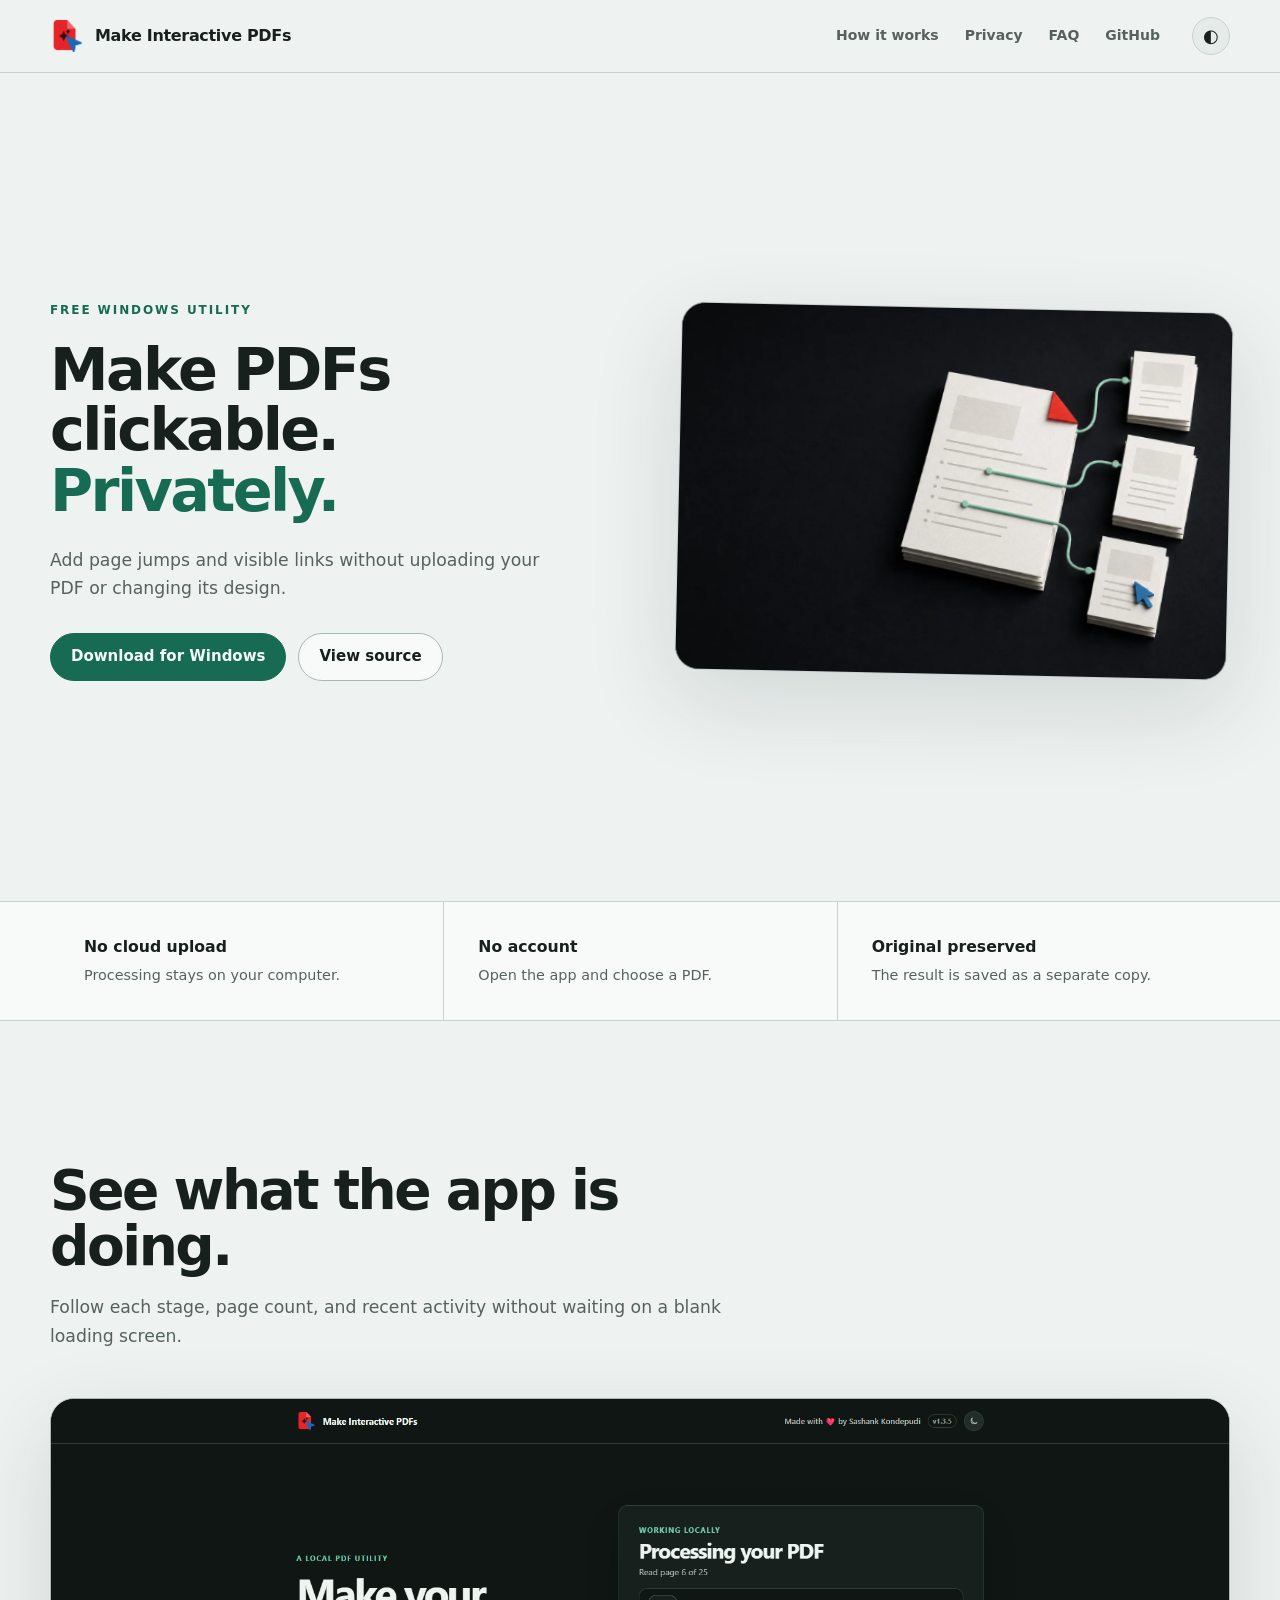
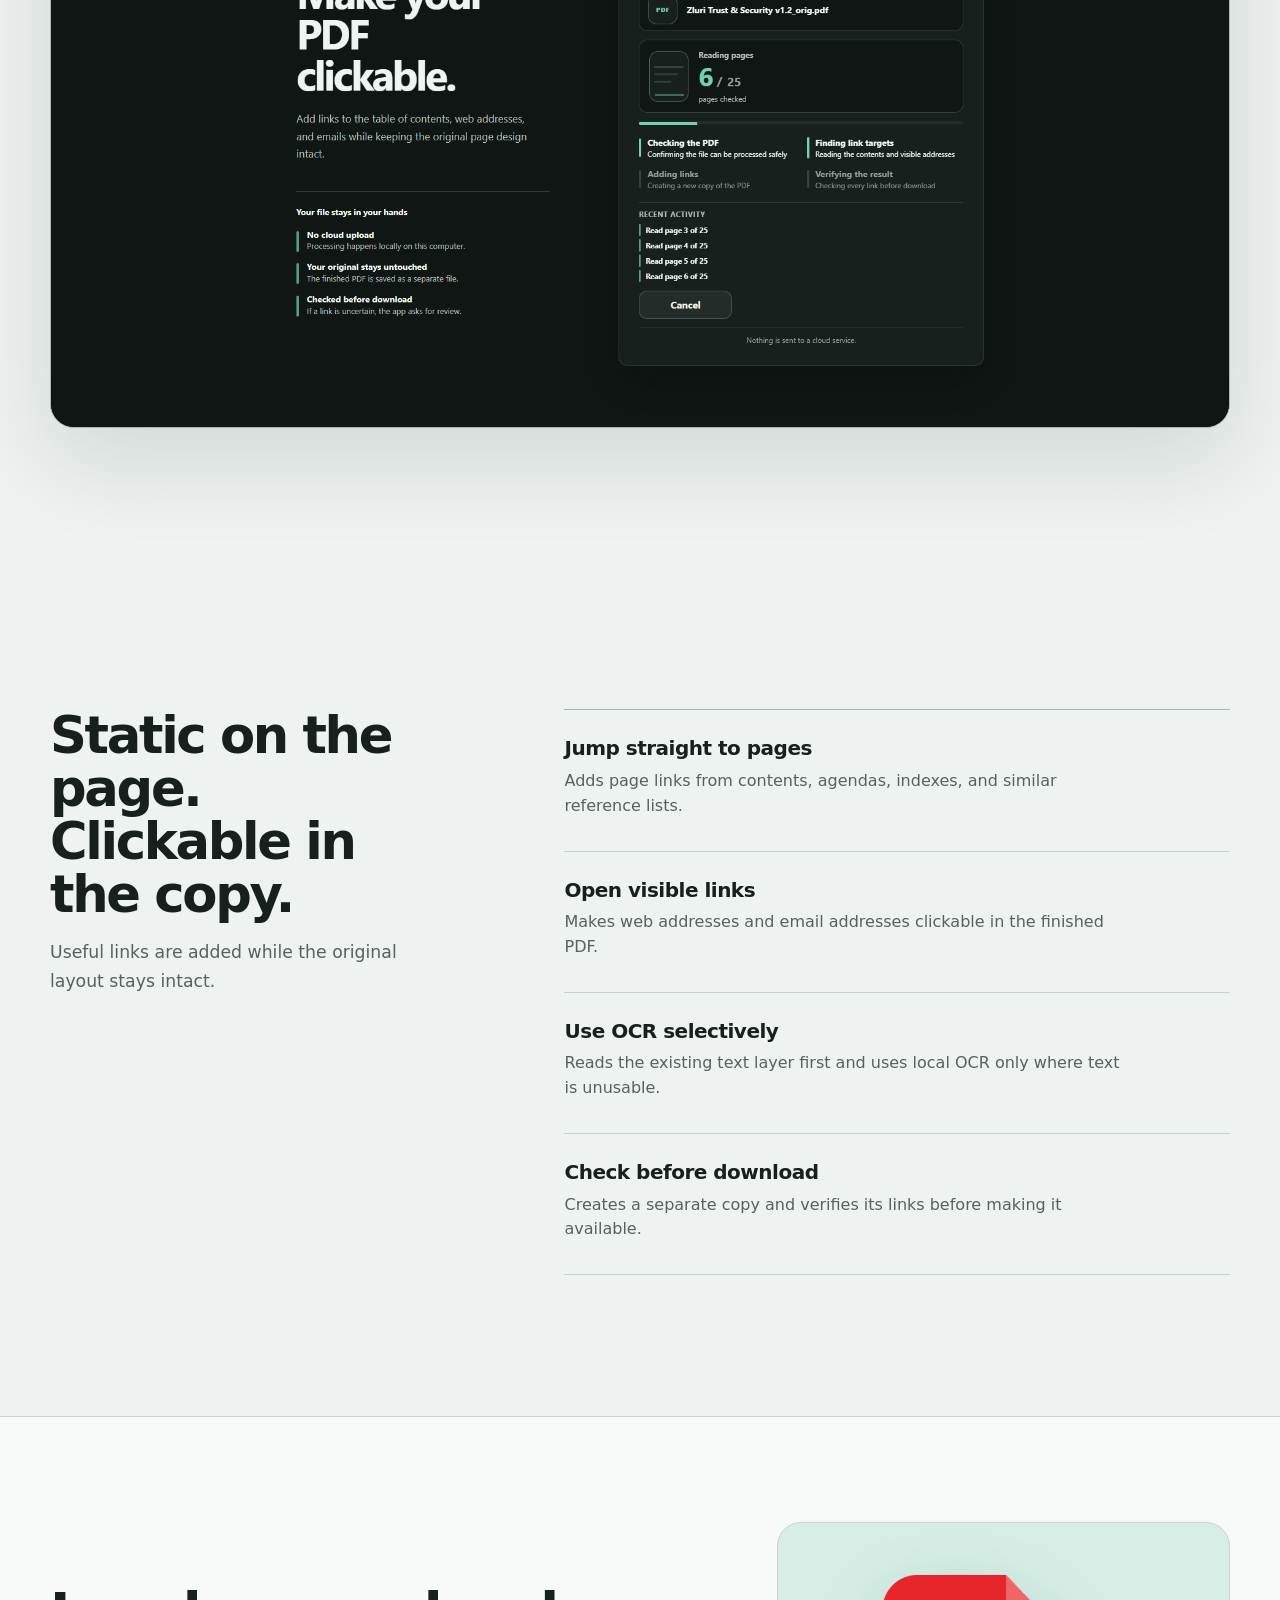
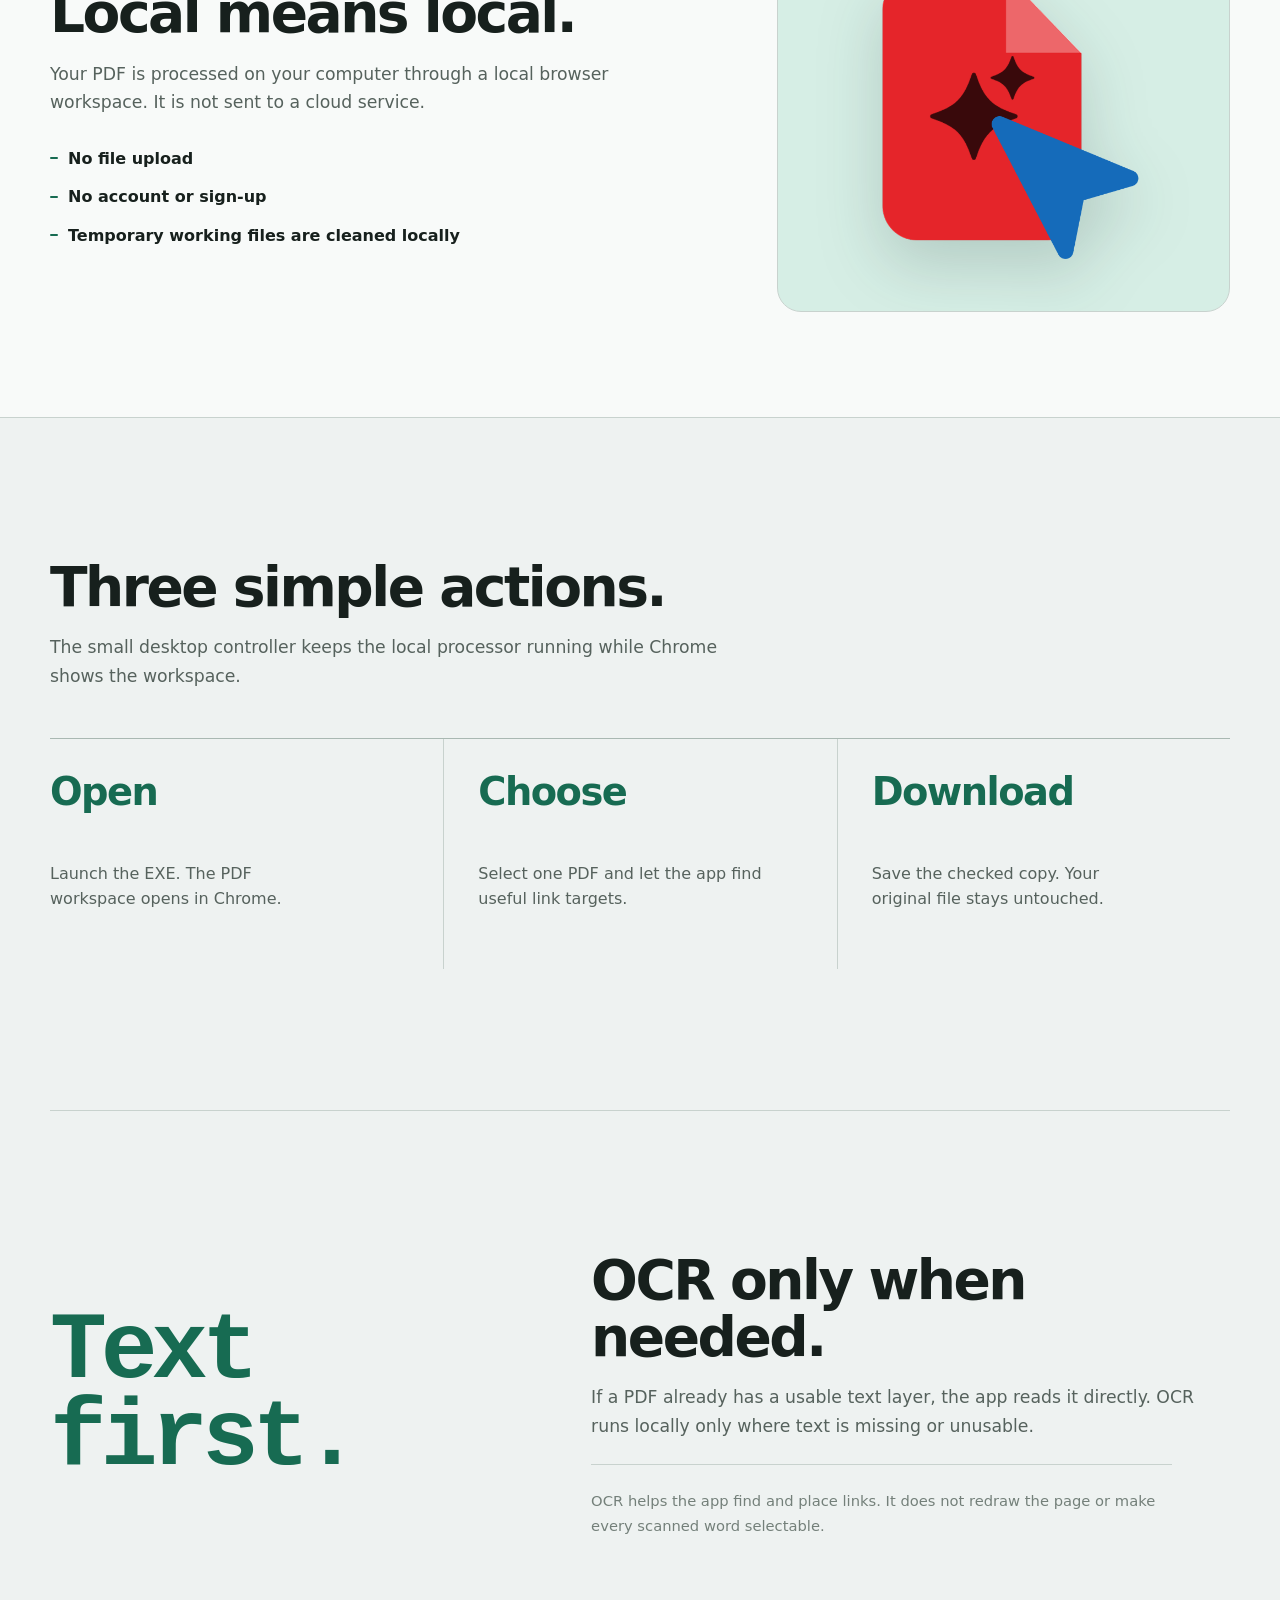
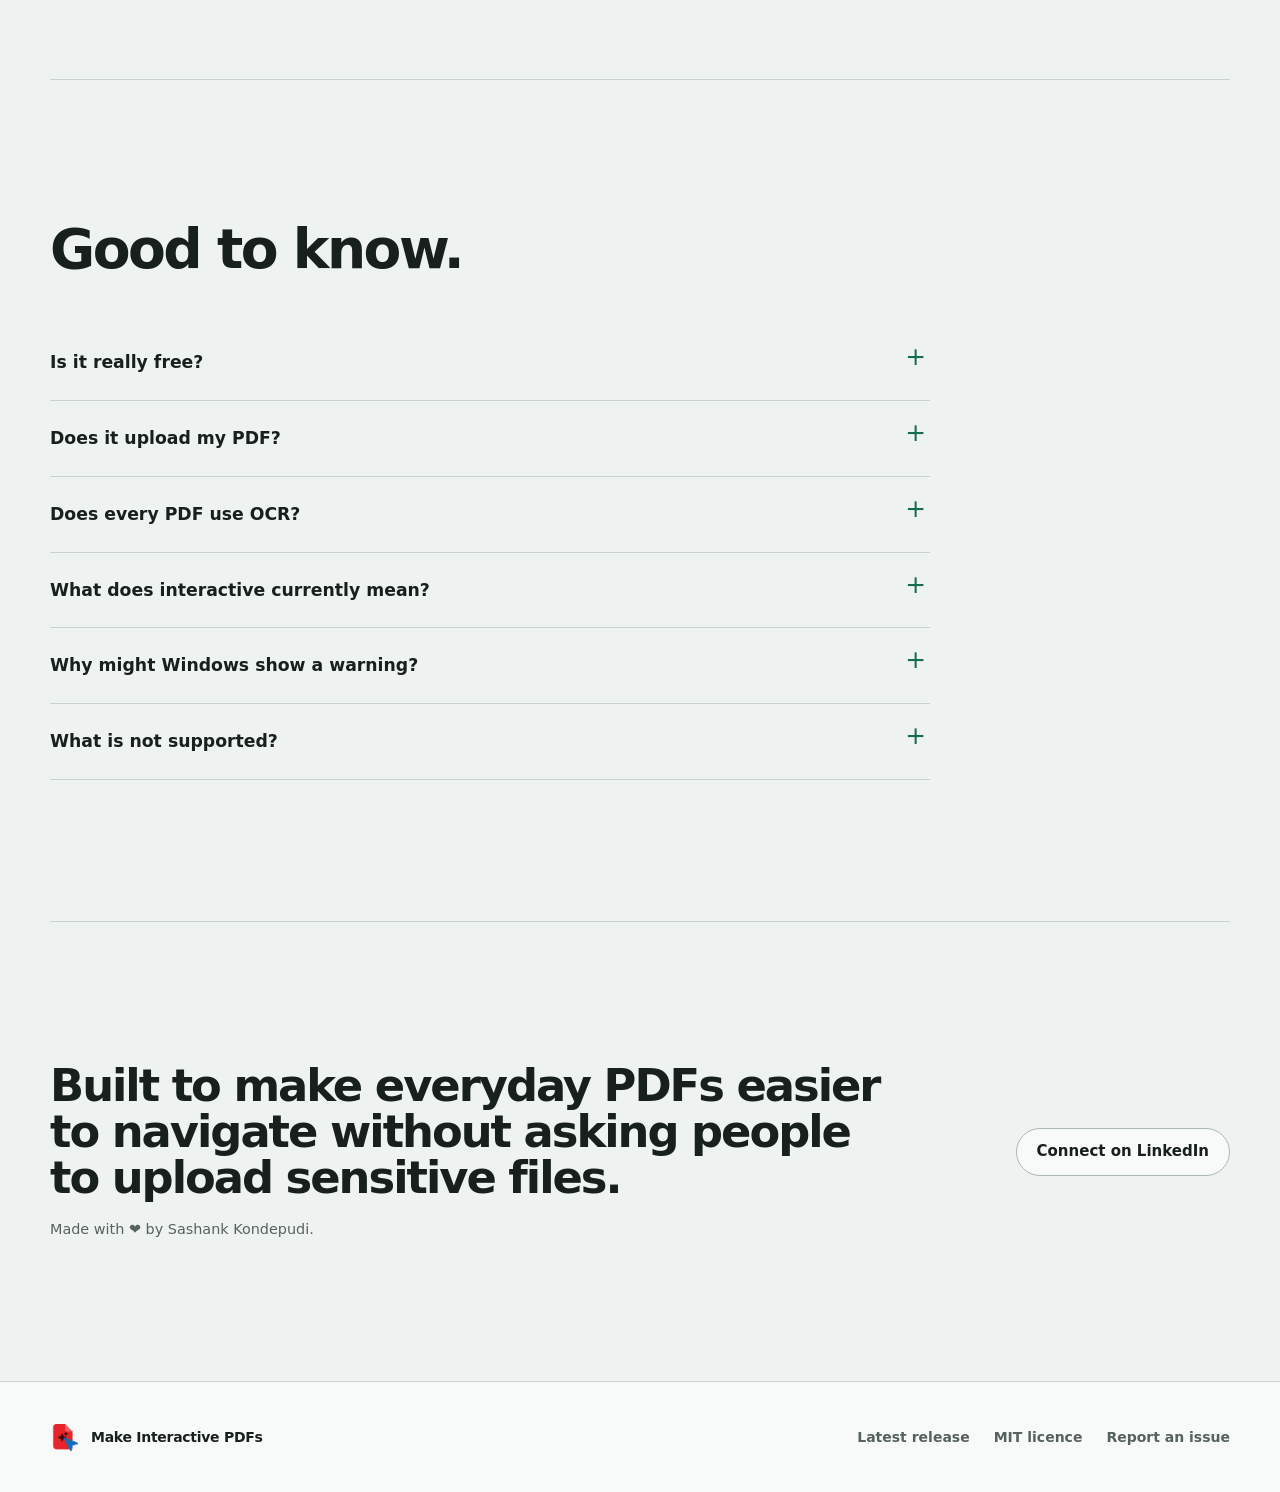
==== commit b97be7e8: "Release v1.3.5 compatibility and safety improvements" ====
--- a/docs/index.html
+++ b/docs/index.html
@@ -36,7 +36,7 @@
       }
     })();
   </script>
-  <link rel="stylesheet" href="./styles.css">
+  <link rel="stylesheet" href="./styles.css?v=20260829-2">
   <script src="./script.js" defer></script>
   <script type="application/ld+json">
     {
@@ -45,14 +45,14 @@
       "name": "Make Interactive PDFs",
       "applicationCategory": "UtilitiesApplication",
       "operatingSystem": "Windows",
-      "softwareVersion": "1.3.4",
+      "softwareVersion": "1.3.5",
       "isAccessibleForFree": true,
       "offers": {
         "@type": "Offer",
         "price": "0",
         "priceCurrency": "USD"
       },
-      "downloadUrl": "https://github.com/sk-zluri/make-interactive-pdfs/releases/tag/v1.3.4",
+      "downloadUrl": "https://github.com/sk-zluri/make-interactive-pdfs/releases/tag/v1.3.5",
       "codeRepository": "https://github.com/sk-zluri/make-interactive-pdfs",
       "license": "https://opensource.org/license/mit"
     }
@@ -88,7 +88,7 @@
         <h1 id="hero-title">Make PDFs clickable. <span>Privately.</span></h1>
         <p class="hero-summary">Add page jumps and visible links without uploading your PDF or changing its design.</p>
         <div class="hero-actions">
-          <a class="button button-primary" href="https://github.com/sk-zluri/make-interactive-pdfs/releases/download/v1.3.4/Make.Interactive.PDFs.v1.3.4.zip">Download for Windows</a>
+          <a class="button button-primary" href="https://github.com/sk-zluri/make-interactive-pdfs/releases/download/v1.3.5/Make.Interactive.PDFs.v1.3.5.zip">Download for Windows</a>
           <a class="button button-secondary" href="https://github.com/sk-zluri/make-interactive-pdfs" target="_blank" rel="noopener noreferrer">View source</a>
         </div>
       </div>
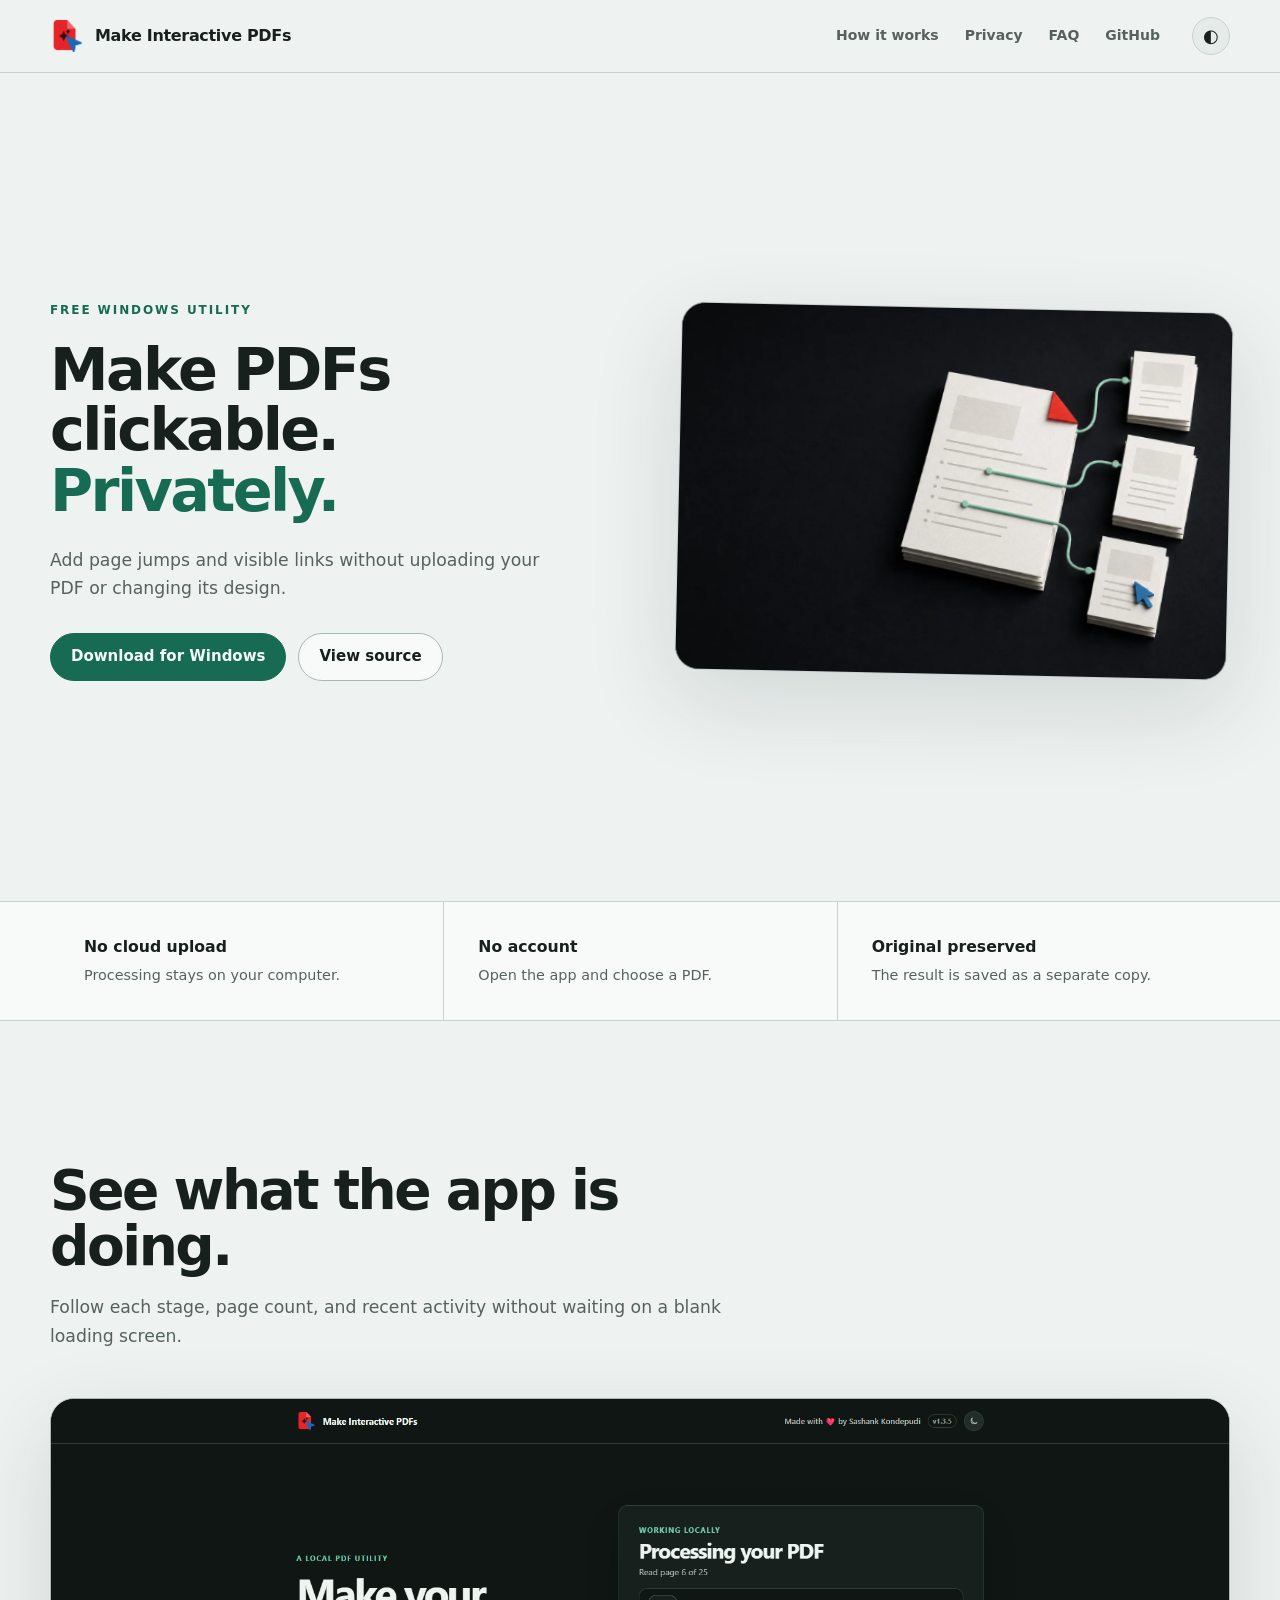
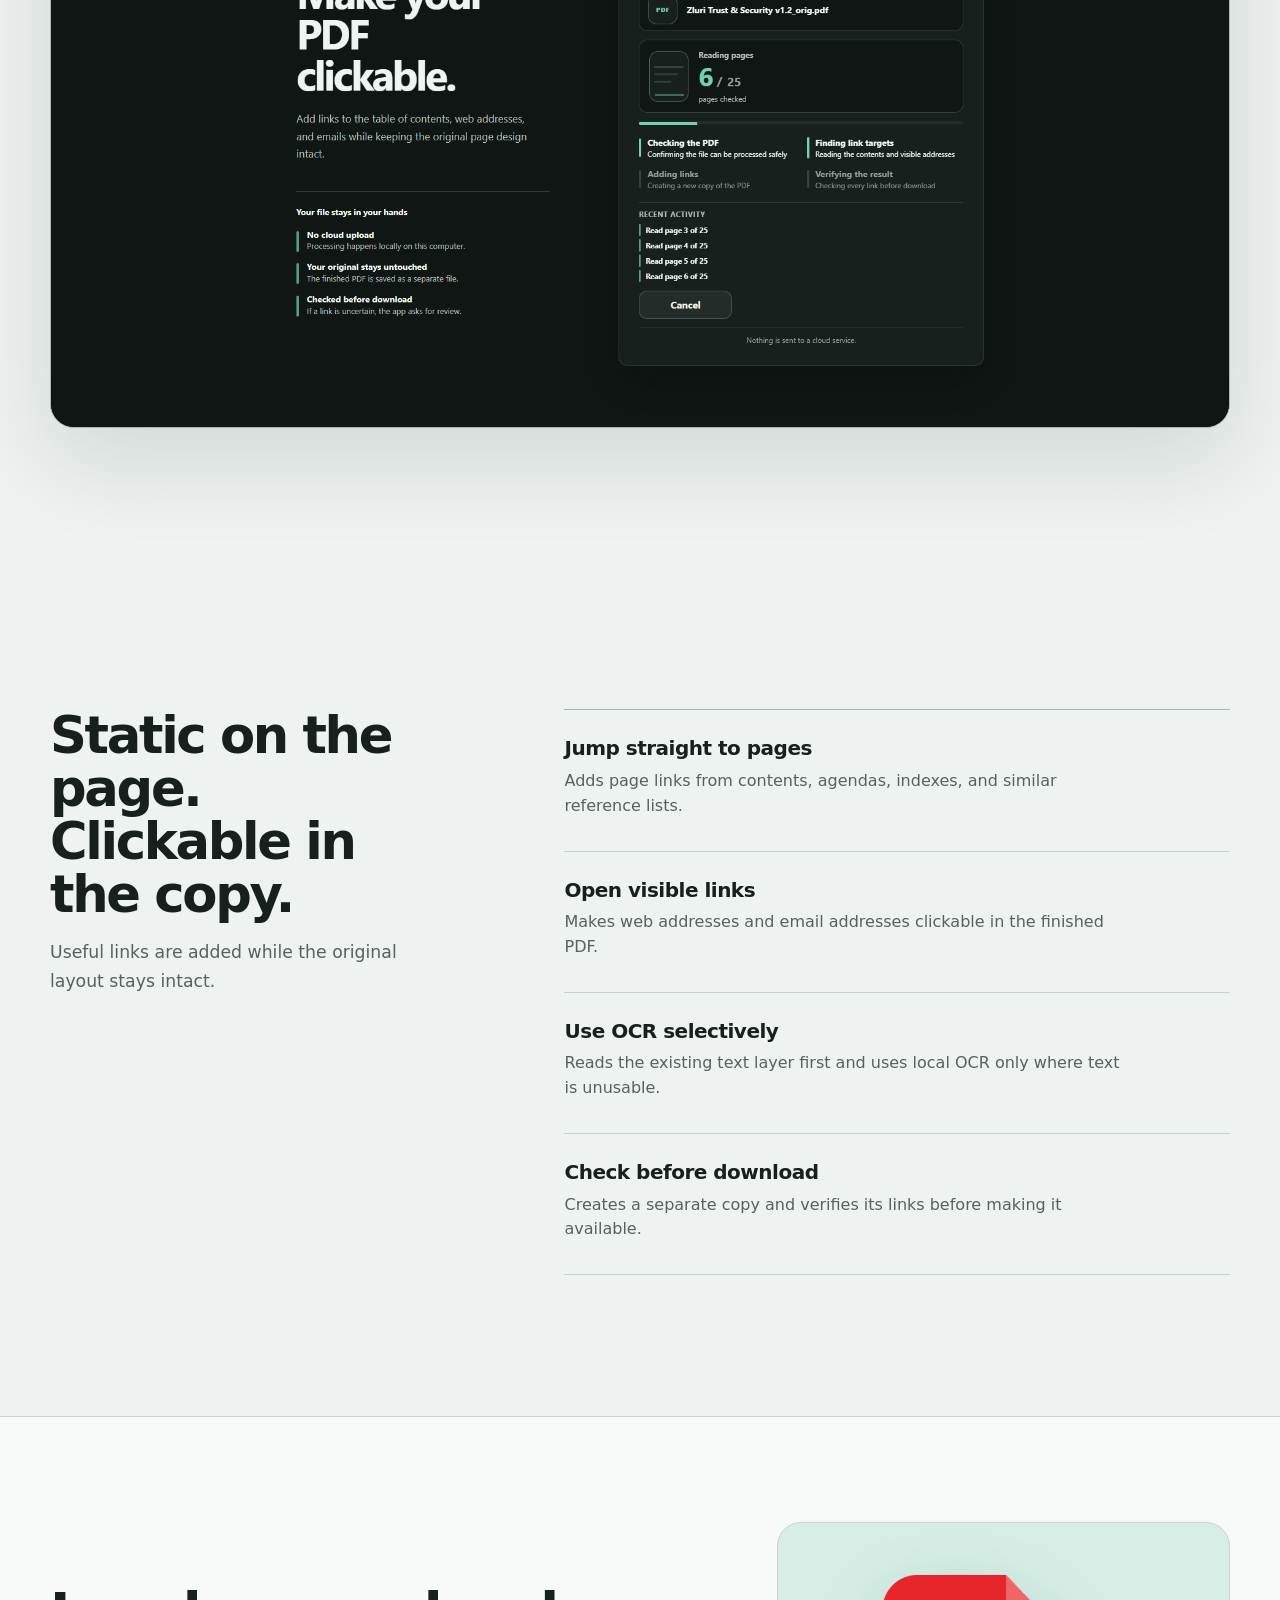
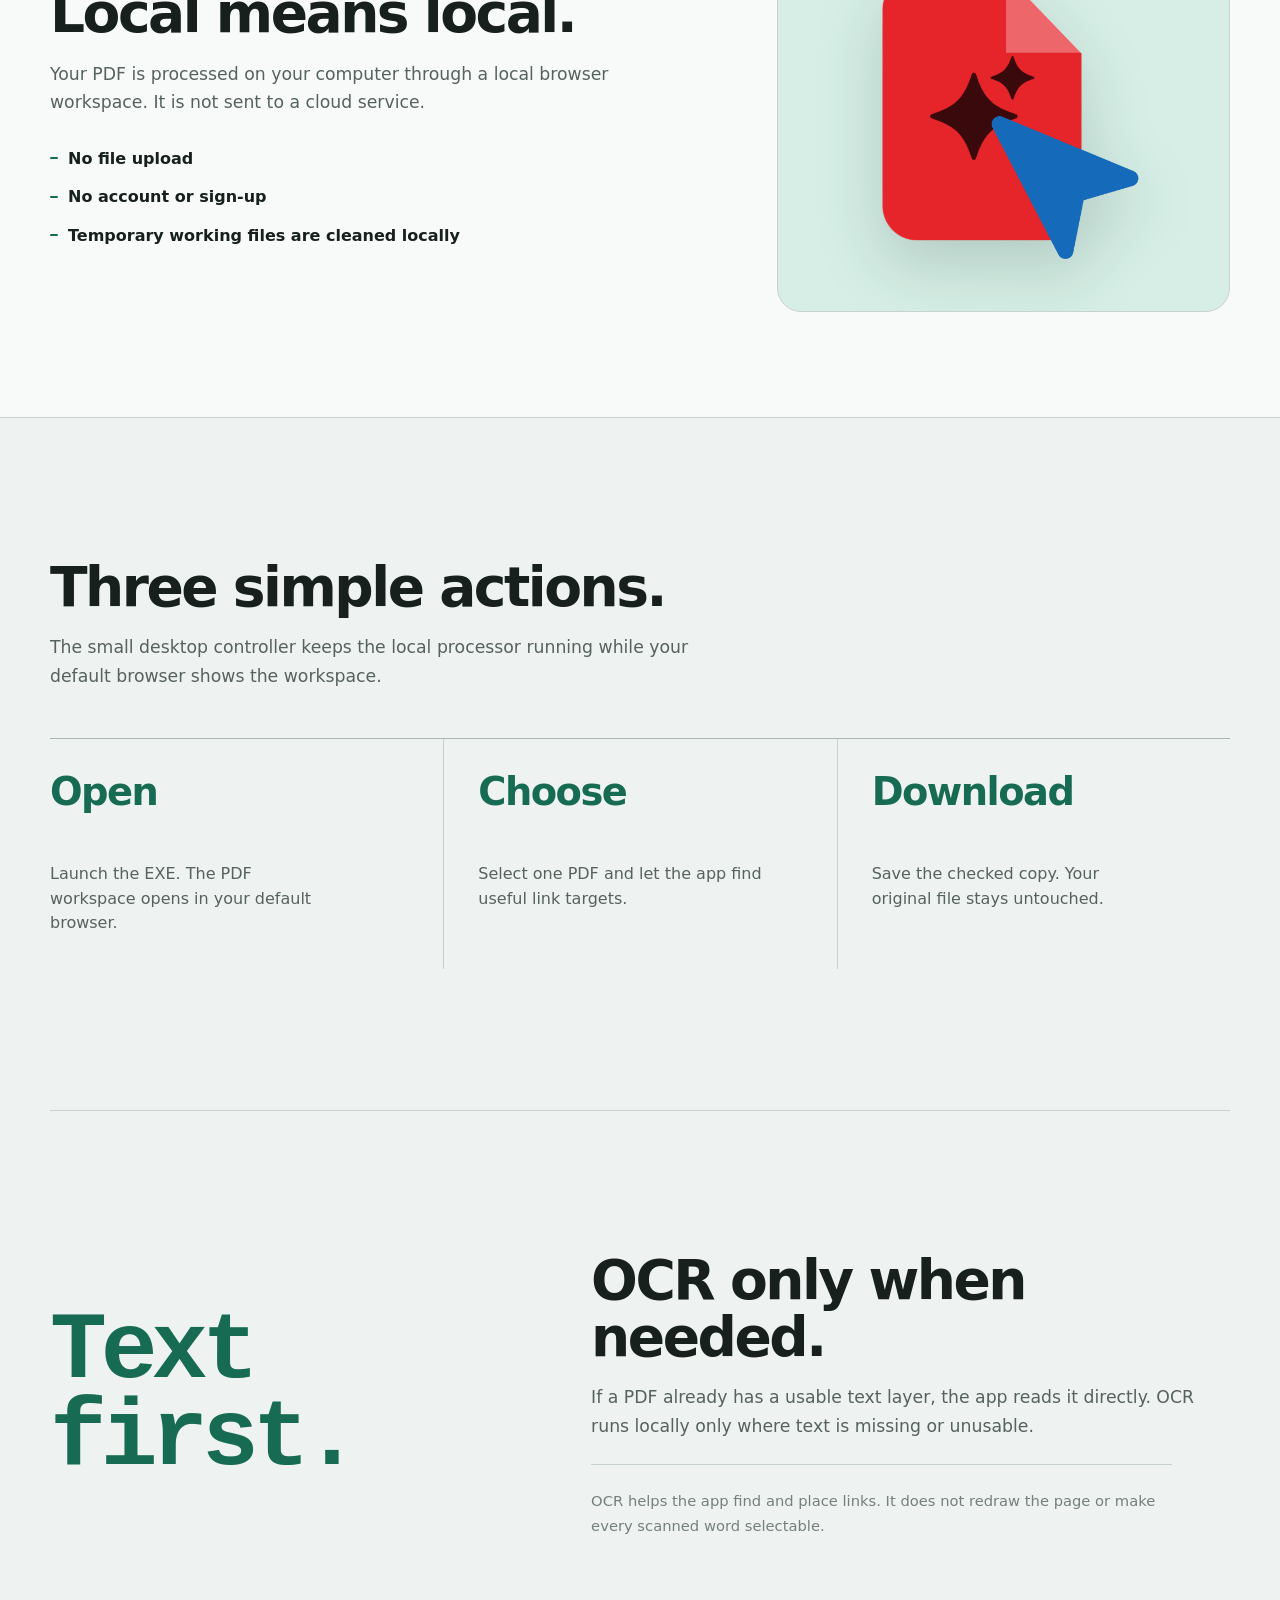
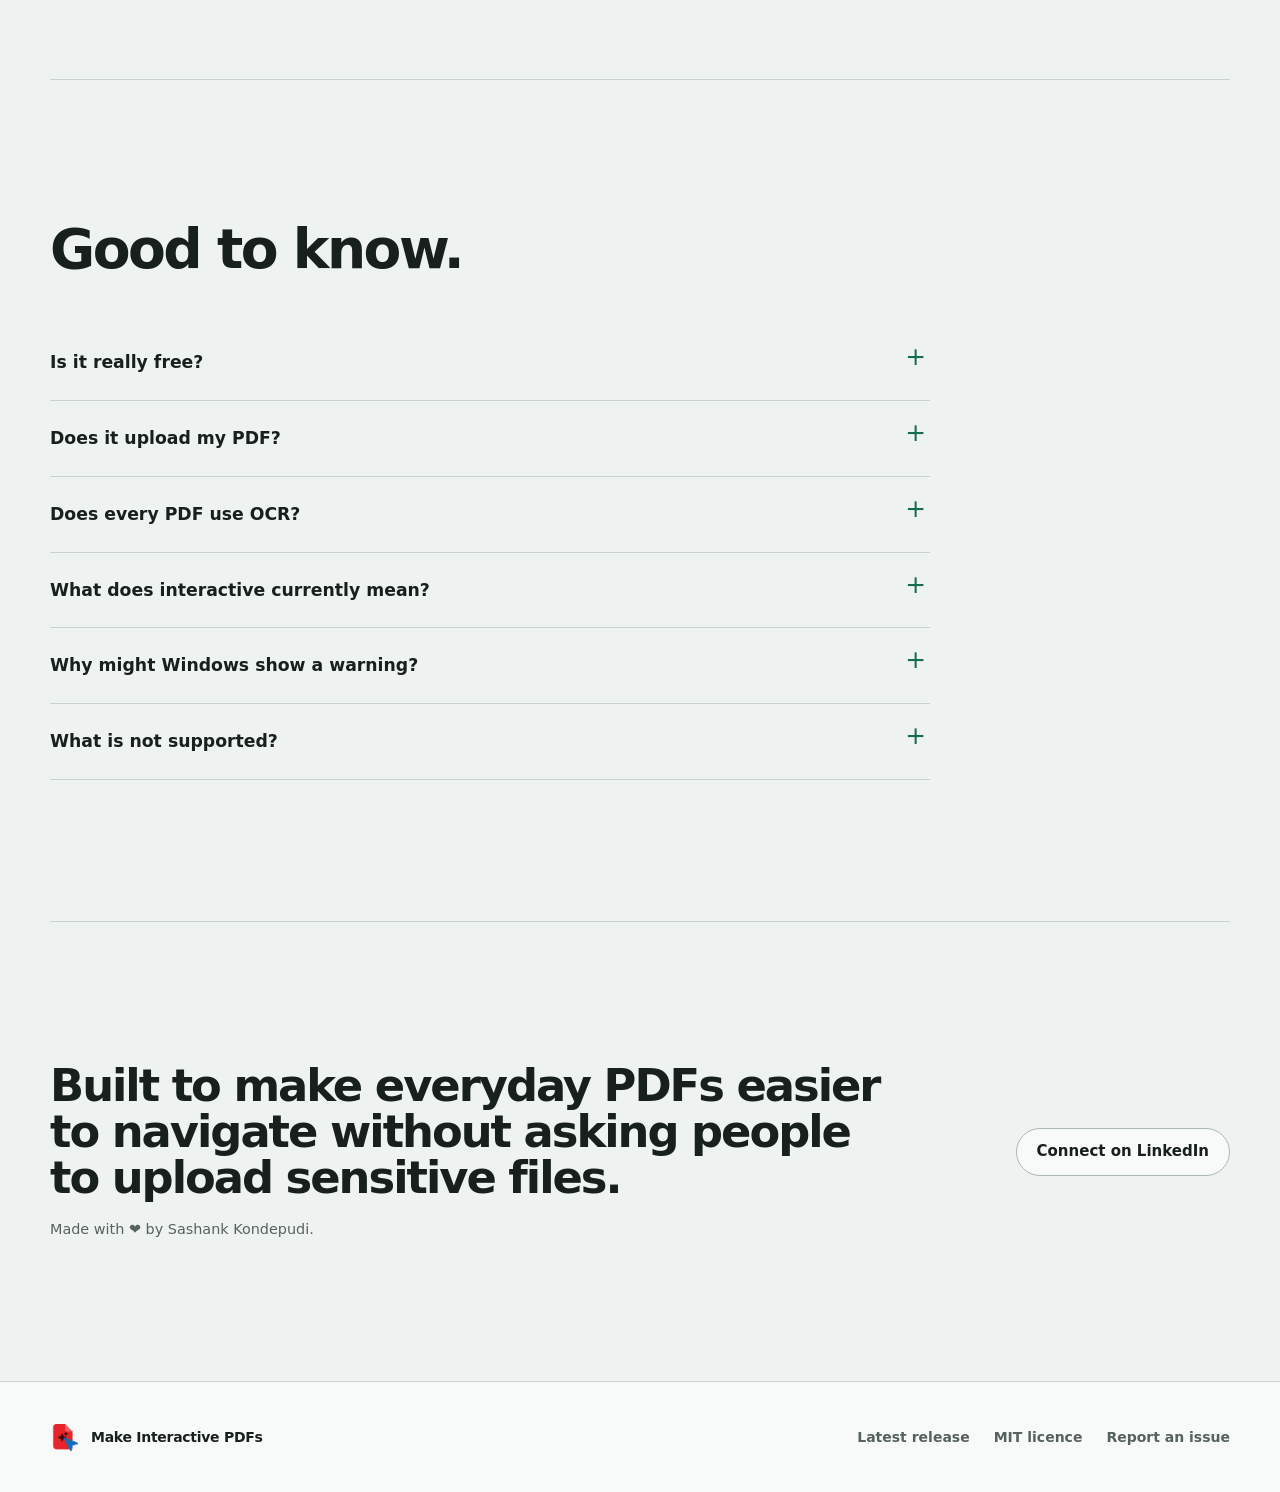
==== commit fb32d01a: "Release v1.3.7 default browser support" ====
--- a/docs/index.html
+++ b/docs/index.html
@@ -45,14 +45,14 @@
       "name": "Make Interactive PDFs",
       "applicationCategory": "UtilitiesApplication",
       "operatingSystem": "Windows",
-      "softwareVersion": "1.3.5",
+  "softwareVersion": "1.3.7",
       "isAccessibleForFree": true,
       "offers": {
         "@type": "Offer",
         "price": "0",
         "priceCurrency": "USD"
       },
-      "downloadUrl": "https://github.com/sk-zluri/make-interactive-pdfs/releases/tag/v1.3.5",
+      "downloadUrl": "https://github.com/sk-zluri/make-interactive-pdfs/releases/latest/download/Make.Interactive.PDFs.zip",
       "codeRepository": "https://github.com/sk-zluri/make-interactive-pdfs",
       "license": "https://opensource.org/license/mit"
     }
@@ -88,7 +88,7 @@
         <h1 id="hero-title">Make PDFs clickable. <span>Privately.</span></h1>
         <p class="hero-summary">Add page jumps and visible links without uploading your PDF or changing its design.</p>
         <div class="hero-actions">
-          <a class="button button-primary" href="https://github.com/sk-zluri/make-interactive-pdfs/releases/download/v1.3.5/Make.Interactive.PDFs.v1.3.5.zip">Download for Windows</a>
+          <a class="button button-primary" href="https://github.com/sk-zluri/make-interactive-pdfs/releases/latest/download/Make.Interactive.PDFs.zip">Download for Windows</a>
           <a class="button button-secondary" href="https://github.com/sk-zluri/make-interactive-pdfs" target="_blank" rel="noopener noreferrer">View source</a>
         </div>
       </div>
@@ -170,12 +170,12 @@
     <section class="workflow section-shell reveal" id="how-it-works" aria-labelledby="workflow-title">
       <div class="section-heading">
         <h2 id="workflow-title">Three simple actions.</h2>
-        <p>The small desktop controller keeps the local processor running while Chrome shows the workspace.</p>
+        <p>The small desktop controller keeps the local processor running while your default browser shows the workspace.</p>
       </div>
       <ol class="workflow-list">
         <li>
           <strong>Open</strong>
-          <p>Launch the EXE. The PDF workspace opens in Chrome.</p>
+          <p>Launch the EXE. The PDF workspace opens in your default browser.</p>
         </li>
         <li>
           <strong>Choose</strong>
